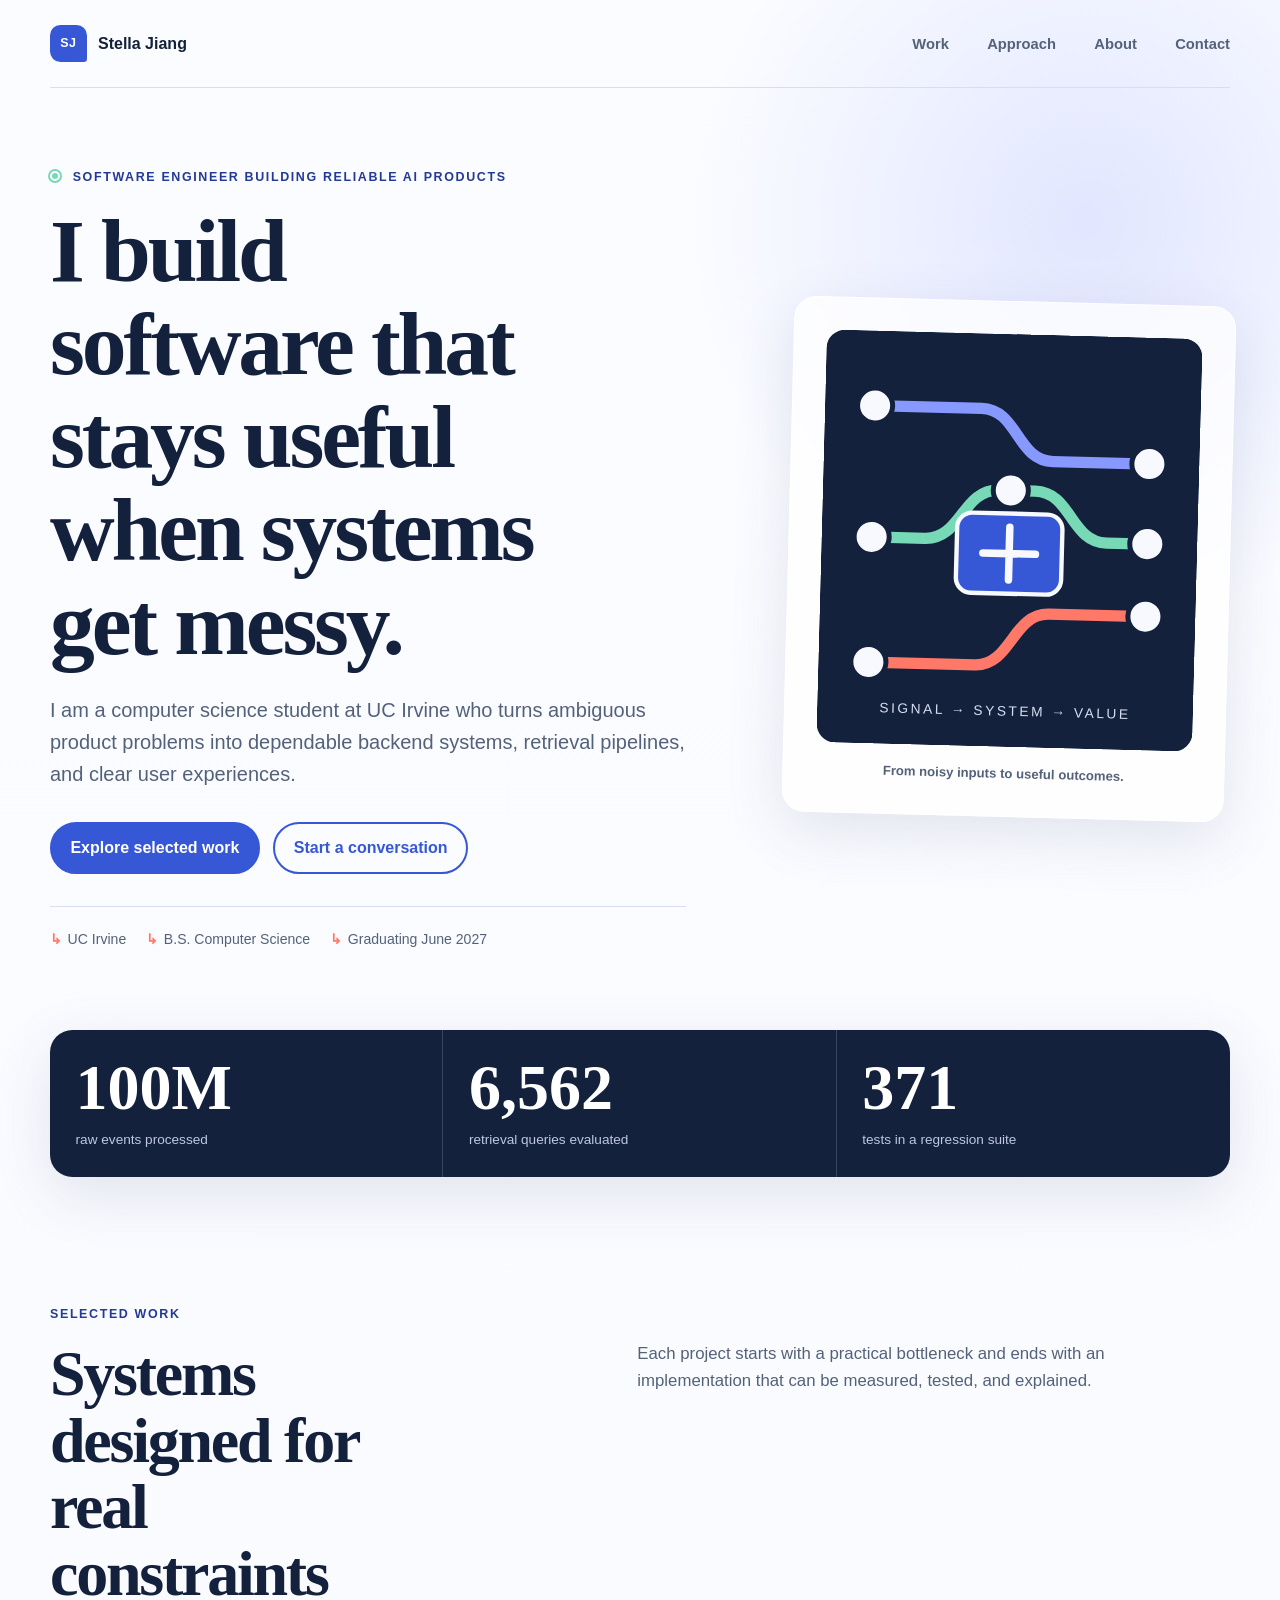
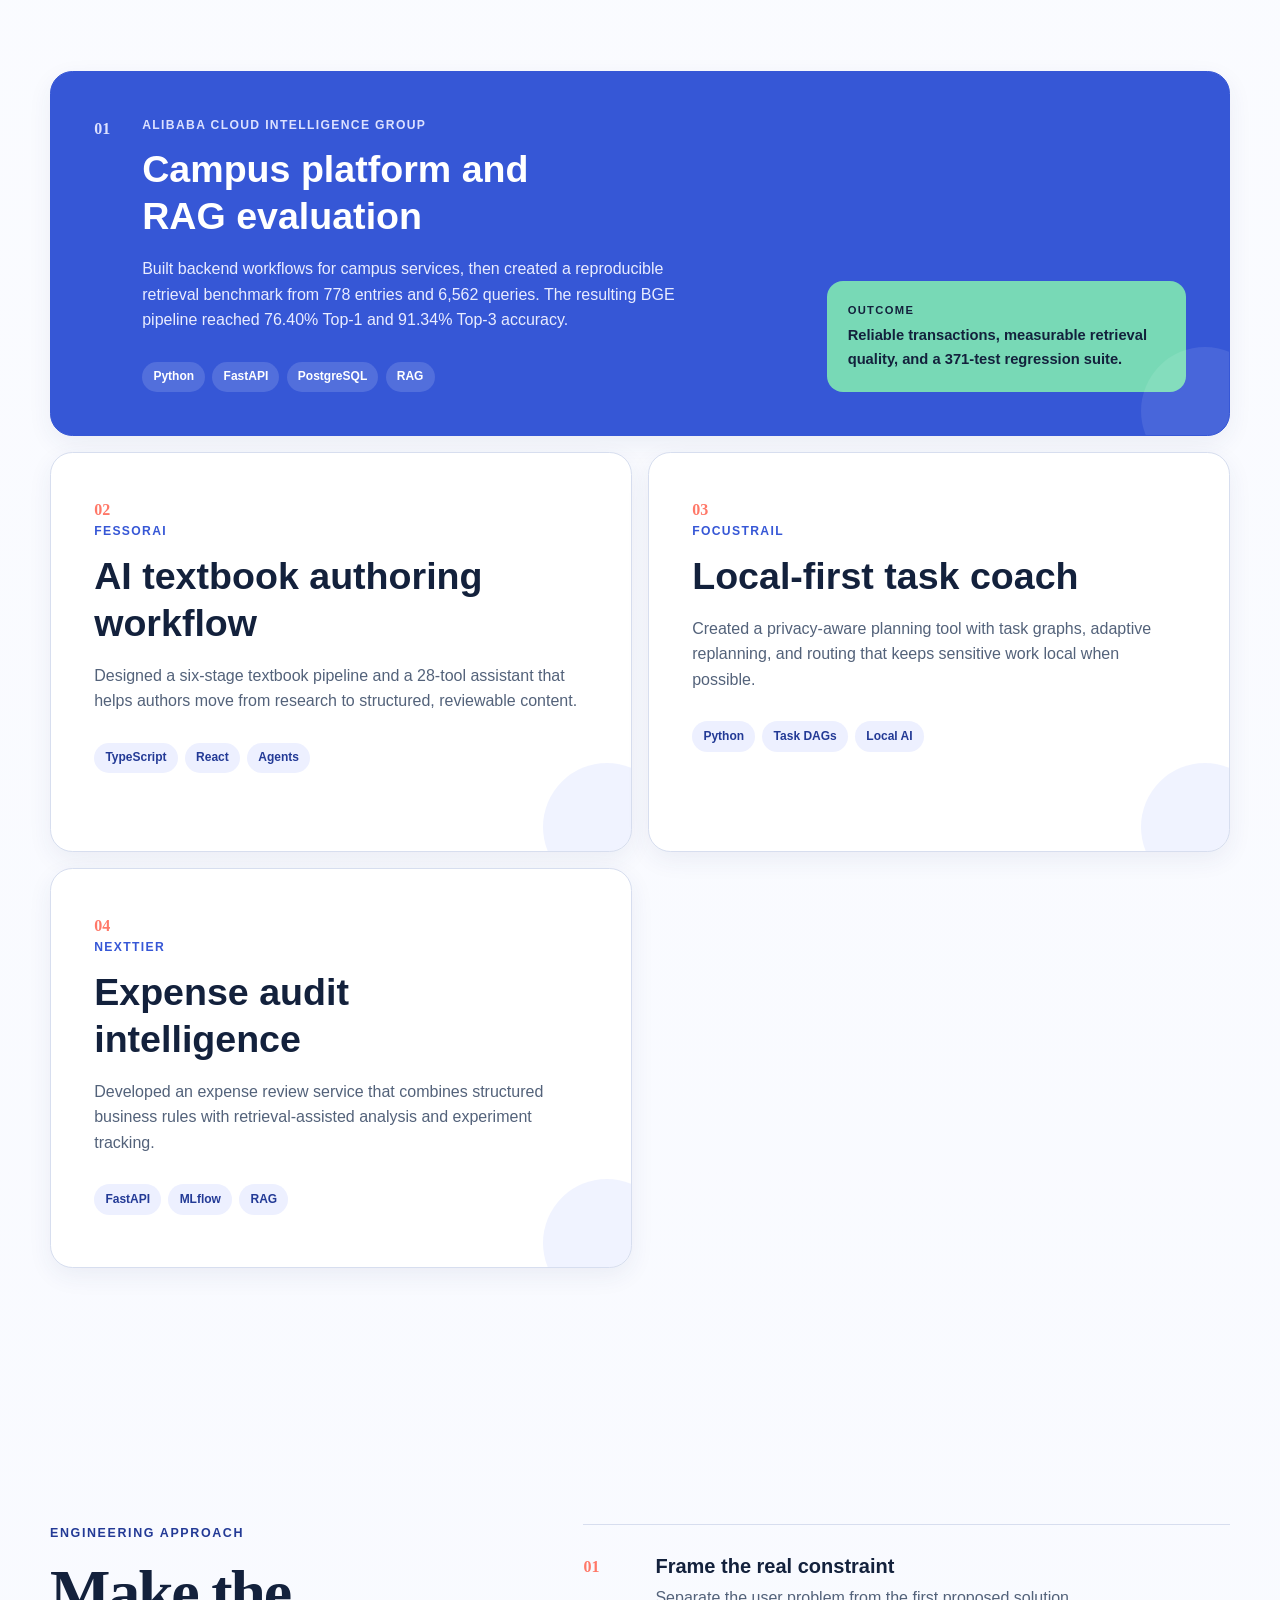
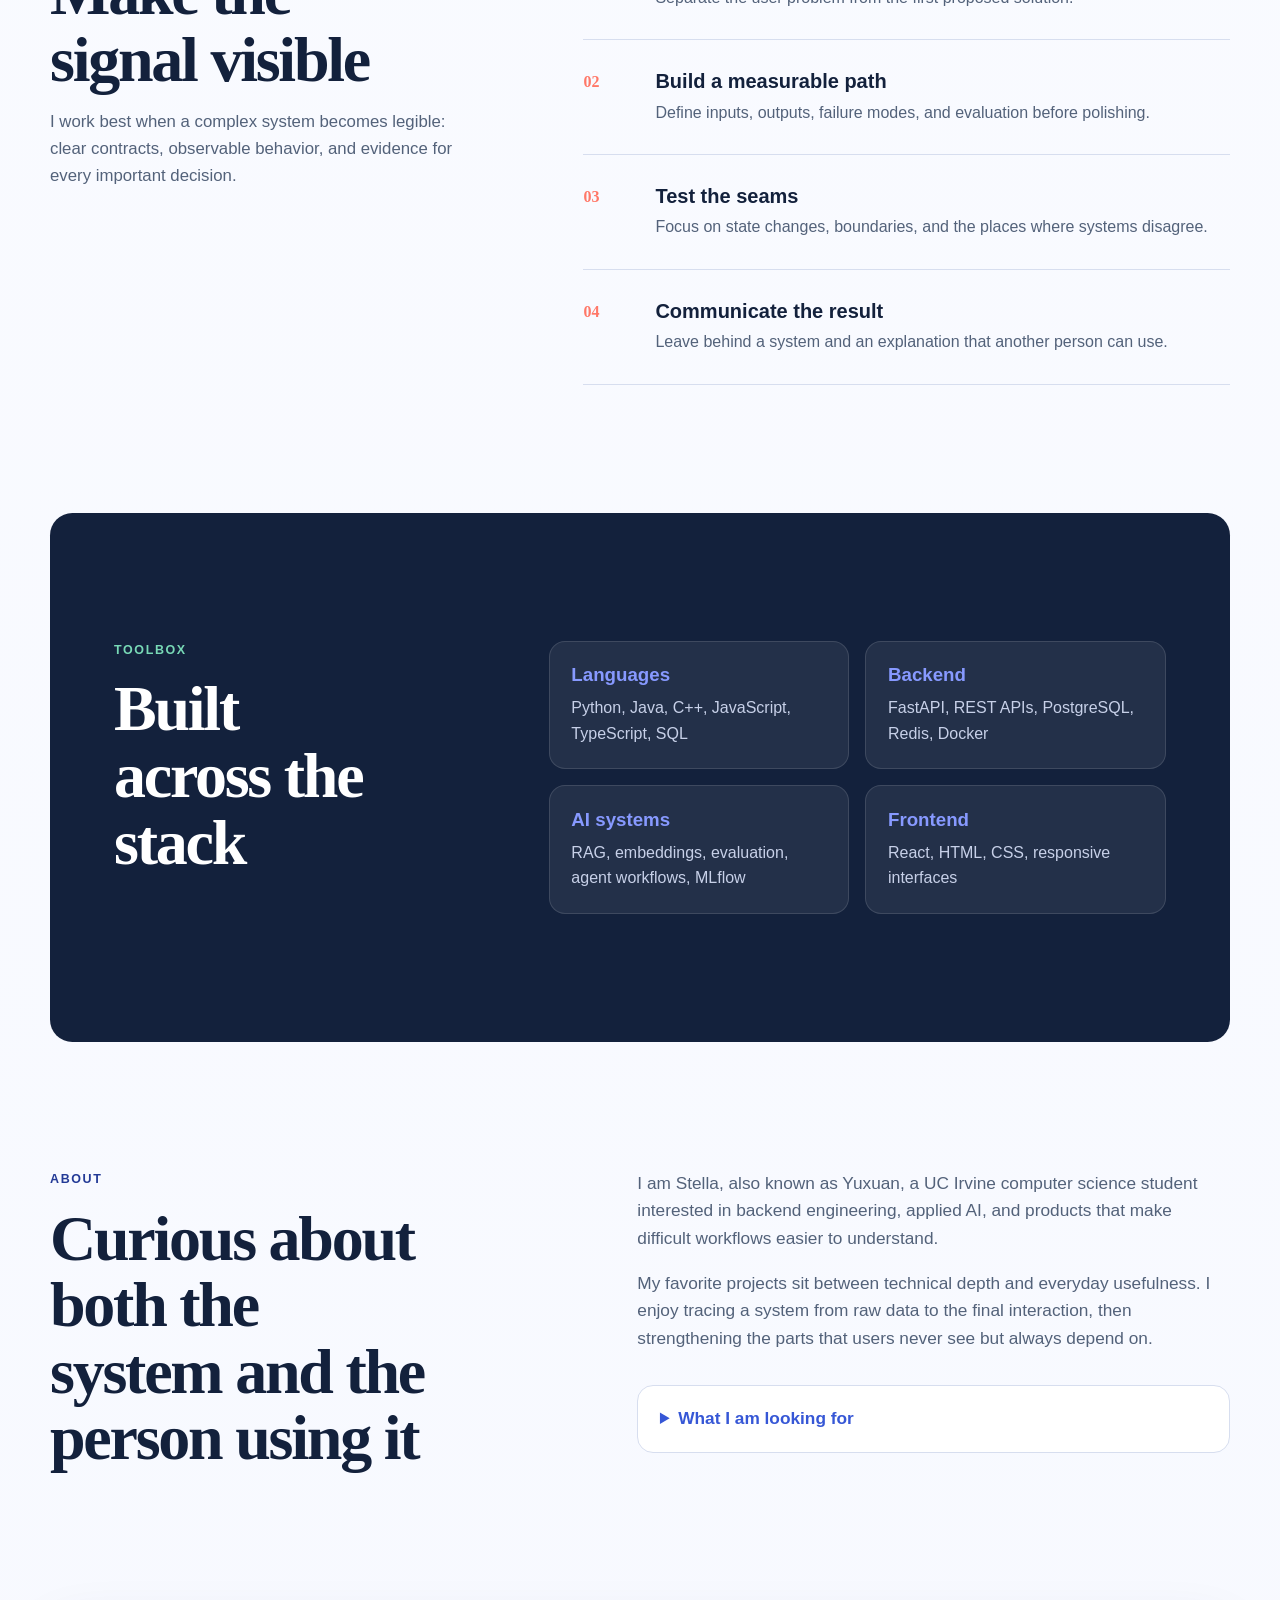
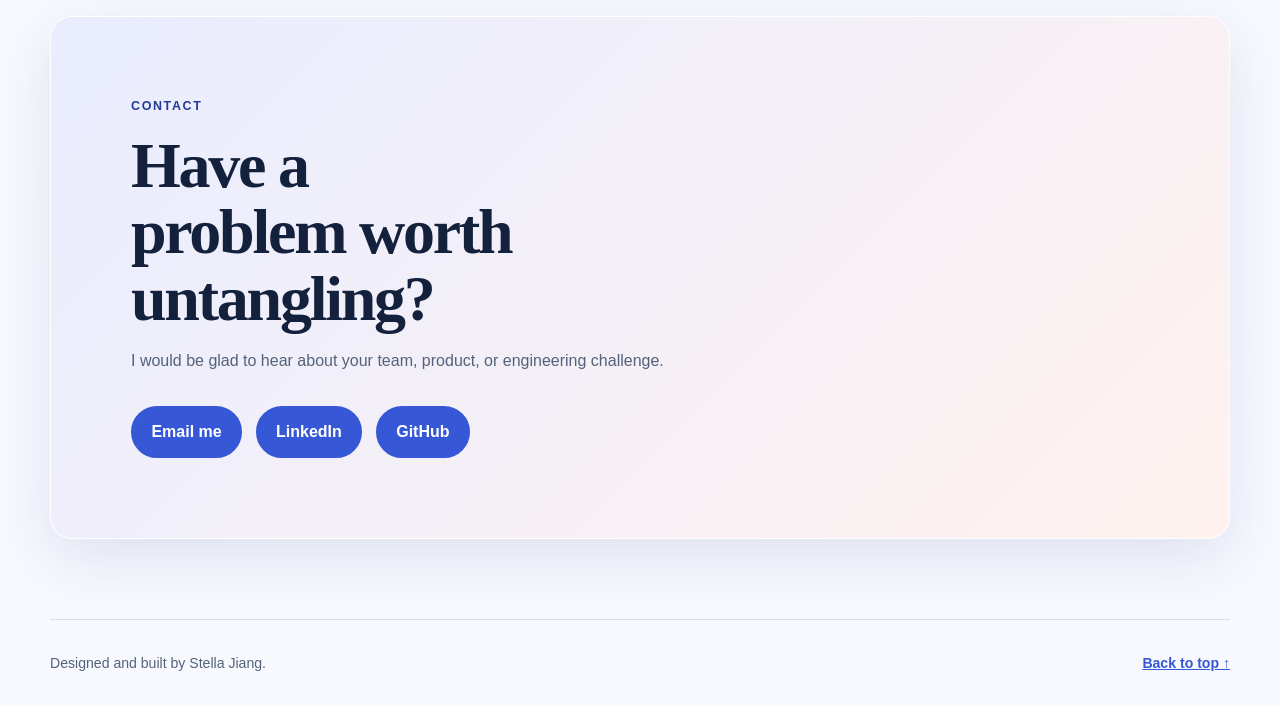
==== index.html @ df775d42 "Build responsive portfolio for A1" ====
<!doctype html>
<html lang="en">
<head>
  <meta charset="utf-8">
  <meta name="viewport" content="width=device-width, initial-scale=1">
  <meta name="author" content="Stella (Yuxuan) Jiang">
  <meta name="description" content="Stella Jiang's software engineering portfolio, featuring reliable AI systems, backend platforms, and thoughtful product engineering.">
  <title>Stella Jiang | Software Engineer</title>
  <link rel="stylesheet" href="styles.css">
</head>
<body>
  <a class="skip-link" href="#main-content">Skip to main content</a>

  <header class="site-header">
    <a class="brand" href="#top" aria-label="Stella Jiang, home">
      <span class="brand-mark" aria-hidden="true">SJ</span>
      <span>Stella Jiang</span>
    </a>
    <nav aria-label="Primary navigation">
      <ul class="nav-list">
        <li><a href="#work">Work</a></li>
        <li><a href="#approach">Approach</a></li>
        <li><a href="#about">About</a></li>
        <li><a href="#contact">Contact</a></li>
      </ul>
    </nav>
  </header>

  <main id="main-content">
    <section class="hero" id="top" aria-labelledby="hero-title">
      <div class="hero-copy">
        <p class="eyebrow"><span class="status-dot" aria-hidden="true"></span> Software engineer building reliable AI products</p>
        <h1 id="hero-title">I build software that stays useful when systems get messy.</h1>
        <p class="hero-intro">I am a computer science student at UC Irvine who turns ambiguous product problems into dependable backend systems, retrieval pipelines, and clear user experiences.</p>
        <div class="hero-actions">
          <a class="button button-primary" href="#work">Explore selected work</a>
          <a class="button button-secondary" href="mailto:jyxsju@gmail.com">Start a conversation</a>
        </div>
        <ul class="quick-facts" aria-label="Quick facts">
          <li>UC Irvine</li>
          <li>B.S. Computer Science</li>
          <li>Graduating June 2027</li>
        </ul>
      </div>
      <figure class="hero-visual">
        <img src="assets/system-signal.svg" alt="A stylized software pipeline moving from raw signals through an engineering system to a dependable product.">
        <figcaption>From noisy inputs to useful outcomes.</figcaption>
      </figure>
    </section>

    <section class="proof-strip" aria-label="Selected engineering outcomes">
      <div><strong>100M</strong><span>raw events processed</span></div>
      <div><strong>6,562</strong><span>retrieval queries evaluated</span></div>
      <div><strong>371</strong><span>tests in a regression suite</span></div>
    </section>

    <section class="section" id="work" aria-labelledby="work-title">
      <div class="section-heading">
        <p class="eyebrow">Selected work</p>
        <h2 id="work-title">Systems designed for real constraints</h2>
        <p>Each project starts with a practical bottleneck and ends with an implementation that can be measured, tested, and explained.</p>
      </div>

      <div class="project-grid">
        <article class="project-card project-featured">
          <div class="project-number" aria-hidden="true">01</div>
          <div>
            <p class="project-label">Alibaba Cloud Intelligence Group</p>
            <h3>Campus platform and RAG evaluation</h3>
            <p>Built backend workflows for campus services, then created a reproducible retrieval benchmark from 778 entries and 6,562 queries. The resulting BGE pipeline reached 76.40% Top-1 and 91.34% Top-3 accuracy.</p>
            <ul class="tag-list" aria-label="Technologies used">
              <li>Python</li><li>FastAPI</li><li>PostgreSQL</li><li>RAG</li>
            </ul>
          </div>
          <p class="project-result"><span>Outcome</span> Reliable transactions, measurable retrieval quality, and a 371-test regression suite.</p>
        </article>

        <article class="project-card">
          <div class="project-number" aria-hidden="true">02</div>
          <p class="project-label">FessorAI</p>
          <h3>AI textbook authoring workflow</h3>
          <p>Designed a six-stage textbook pipeline and a 28-tool assistant that helps authors move from research to structured, reviewable content.</p>
          <ul class="tag-list" aria-label="Technologies used">
            <li>TypeScript</li><li>React</li><li>Agents</li>
          </ul>
        </article>

        <article class="project-card">
          <div class="project-number" aria-hidden="true">03</div>
          <p class="project-label">FocusTrail</p>
          <h3>Local-first task coach</h3>
          <p>Created a privacy-aware planning tool with task graphs, adaptive replanning, and routing that keeps sensitive work local when possible.</p>
          <ul class="tag-list" aria-label="Technologies used">
            <li>Python</li><li>Task DAGs</li><li>Local AI</li>
          </ul>
        </article>

        <article class="project-card">
          <div class="project-number" aria-hidden="true">04</div>
          <p class="project-label">NextTier</p>
          <h3>Expense audit intelligence</h3>
          <p>Developed an expense review service that combines structured business rules with retrieval-assisted analysis and experiment tracking.</p>
          <ul class="tag-list" aria-label="Technologies used">
            <li>FastAPI</li><li>MLflow</li><li>RAG</li>
          </ul>
        </article>
      </div>
    </section>

    <section class="section approach" id="approach" aria-labelledby="approach-title">
      <div class="section-heading">
        <p class="eyebrow">Engineering approach</p>
        <h2 id="approach-title">Make the signal visible</h2>
        <p>I work best when a complex system becomes legible: clear contracts, observable behavior, and evidence for every important decision.</p>
      </div>
      <ol class="process-list">
        <li><span>01</span><div><h3>Frame the real constraint</h3><p>Separate the user problem from the first proposed solution.</p></div></li>
        <li><span>02</span><div><h3>Build a measurable path</h3><p>Define inputs, outputs, failure modes, and evaluation before polishing.</p></div></li>
        <li><span>03</span><div><h3>Test the seams</h3><p>Focus on state changes, boundaries, and the places where systems disagree.</p></div></li>
        <li><span>04</span><div><h3>Communicate the result</h3><p>Leave behind a system and an explanation that another person can use.</p></div></li>
      </ol>
    </section>

    <section class="section toolbox" aria-labelledby="toolbox-title">
      <div>
        <p class="eyebrow">Toolbox</p>
        <h2 id="toolbox-title">Built across the stack</h2>
      </div>
      <div class="skill-groups">
        <article><h3>Languages</h3><p>Python, Java, C++, JavaScript, TypeScript, SQL</p></article>
        <article><h3>Backend</h3><p>FastAPI, REST APIs, PostgreSQL, Redis, Docker</p></article>
        <article><h3>AI systems</h3><p>RAG, embeddings, evaluation, agent workflows, MLflow</p></article>
        <article><h3>Frontend</h3><p>React, HTML, CSS, responsive interfaces</p></article>
      </div>
    </section>

    <section class="section about" id="about" aria-labelledby="about-title">
      <div class="section-heading">
        <p class="eyebrow">About</p>
        <h2 id="about-title">Curious about both the system and the person using it</h2>
      </div>
      <div class="about-copy">
        <p>I am Stella, also known as Yuxuan, a UC Irvine computer science student interested in backend engineering, applied AI, and products that make difficult workflows easier to understand.</p>
        <p>My favorite projects sit between technical depth and everyday usefulness. I enjoy tracing a system from raw data to the final interaction, then strengthening the parts that users never see but always depend on.</p>
        <details>
          <summary>What I am looking for</summary>
          <p>I am seeking software engineering and applied AI opportunities where I can contribute to production systems, learn from rigorous teammates, and keep improving how intelligent products are evaluated.</p>
        </details>
      </div>
    </section>

    <section class="contact" id="contact" aria-labelledby="contact-title">
      <p class="eyebrow">Contact</p>
      <h2 id="contact-title">Have a problem worth untangling?</h2>
      <p>I would be glad to hear about your team, product, or engineering challenge.</p>
      <div class="contact-links">
        <a href="mailto:jyxsju@gmail.com">Email me</a>
        <a href="https://www.linkedin.com/in/yuxuanstellajiang">LinkedIn</a>
        <a href="https://github.com/lalalastella">GitHub</a>
      </div>
    </section>
  </main>

  <footer>
    <p>Designed and built by Stella Jiang.</p>
    <a href="#top">Back to top <span aria-hidden="true">↑</span></a>
  </footer>
</body>
</html>
---- styles.css ----
:root {
  --ink: #13213c;
  --muted: #53627a;
  --paper: #f7f9ff;
  --surface: #ffffff;
  --line: #d7deef;
  --blue: #3657d6;
  --blue-dark: #233a96;
  --periwinkle: #8799ff;
  --coral: #ff7868;
  --mint: #78d9b6;
  --shadow: 0 18px 60px rgba(41, 56, 111, 0.12);
  --radius: 1.4rem;
}

* { box-sizing: border-box; }

html { scroll-behavior: smooth; }

body {
  margin: 0;
  color: var(--ink);
  background:
    radial-gradient(circle at 85% 4%, rgba(135, 153, 255, 0.22), transparent 25rem),
    linear-gradient(180deg, #fbfcff 0%, var(--paper) 100%);
  font-family: Inter, ui-sans-serif, -apple-system, BlinkMacSystemFont, "Segoe UI", sans-serif;
  line-height: 1.6;
}

a { color: inherit; }

img { display: block; max-width: 100%; }

.skip-link {
  position: fixed;
  top: 0.75rem;
  left: 0.75rem;
  z-index: 100;
  padding: 0.65rem 0.9rem;
  color: white;
  background: var(--ink);
  border-radius: 0.5rem;
  transform: translateY(-150%);
}

.skip-link:focus { transform: translateY(0); }

.site-header,
main,
footer {
  width: min(1180px, calc(100% - 3rem));
  margin-inline: auto;
}

.site-header {
  display: flex;
  align-items: center;
  justify-content: space-between;
  min-height: 5.5rem;
  border-bottom: 1px solid var(--line);
}

.brand {
  display: inline-flex;
  gap: 0.7rem;
  align-items: center;
  font-weight: 800;
  text-decoration: none;
}

.brand-mark {
  display: grid;
  width: 2.3rem;
  aspect-ratio: 1;
  place-items: center;
  color: white;
  background: var(--blue);
  border-radius: 0.65rem 0.65rem 0.2rem 0.65rem;
  font-size: 0.78rem;
  letter-spacing: 0.04em;
}

.nav-list {
  display: flex;
  gap: clamp(1rem, 3vw, 2.4rem);
  margin: 0;
  padding: 0;
  list-style: none;
}

.nav-list a {
  color: var(--muted);
  font-size: 0.92rem;
  font-weight: 700;
  text-decoration: none;
}

.nav-list a:hover { color: var(--blue); }

:focus-visible {
  outline: 3px solid var(--coral);
  outline-offset: 4px;
}

.hero {
  display: grid;
  grid-template-columns: 1.18fr 0.82fr;
  gap: clamp(2.5rem, 8vw, 7rem);
  align-items: center;
  min-height: 43rem;
  padding-block: 5rem;
}

.eyebrow {
  margin: 0 0 1rem;
  color: var(--blue-dark);
  font-size: 0.78rem;
  font-weight: 850;
  letter-spacing: 0.13em;
  text-transform: uppercase;
}

.status-dot {
  display: inline-block;
  width: 0.65rem;
  height: 0.65rem;
  margin-right: 0.45rem;
  background: var(--mint);
  border: 2px solid white;
  border-radius: 50%;
  box-shadow: 0 0 0 2px var(--mint);
}

h1, h2, h3, p { margin-top: 0; }

h1, h2 {
  font-family: Georgia, "Times New Roman", serif;
  line-height: 1.04;
  letter-spacing: -0.035em;
}

h1 {
  max-width: 12ch;
  margin-bottom: 1.5rem;
  font-size: clamp(3.2rem, 7vw, 6.7rem);
}

h2 {
  margin-bottom: 1rem;
  font-size: clamp(2.25rem, 5vw, 4.6rem);
}

h3 { line-height: 1.25; }

.hero-intro {
  max-width: 60ch;
  color: var(--muted);
  font-size: clamp(1.05rem, 2vw, 1.25rem);
}

.hero-actions,
.contact-links {
  display: flex;
  flex-wrap: wrap;
  gap: 0.85rem;
  margin-top: 2rem;
}

.button,
.contact-links a {
  display: inline-flex;
  min-height: 3rem;
  padding: 0.7rem 1.15rem;
  align-items: center;
  justify-content: center;
  border: 2px solid var(--blue);
  border-radius: 999px;
  font-weight: 800;
  text-decoration: none;
}

.button-primary { color: white; background: var(--blue); }
.button-primary:hover { background: var(--blue-dark); border-color: var(--blue-dark); }
.button-secondary { color: var(--blue); background: transparent; }
.button-secondary:hover { background: #edf0ff; }

.quick-facts {
  display: flex;
  flex-wrap: wrap;
  gap: 0.65rem 1.25rem;
  margin: 2rem 0 0;
  padding: 1.3rem 0 0;
  border-top: 1px solid var(--line);
  color: var(--muted);
  font-size: 0.88rem;
  list-style: none;
}

.quick-facts li::before {
  content: "↳";
  margin-right: 0.35rem;
  color: var(--coral);
  font-weight: 900;
}

.hero-visual {
  margin: 0;
  padding: clamp(1.25rem, 3vw, 2rem);
  background: rgba(255, 255, 255, 0.75);
  border: 1px solid white;
  border-radius: var(--radius);
  box-shadow: var(--shadow);
  transform: rotate(1.5deg);
}

.hero-visual figcaption {
  margin-top: 1rem;
  color: var(--muted);
  font-size: 0.82rem;
  font-weight: 700;
  text-align: center;
}

.proof-strip {
  display: grid;
  grid-template-columns: repeat(3, 1fr);
  overflow: hidden;
  color: white;
  background: var(--ink);
  border-radius: var(--radius);
  box-shadow: var(--shadow);
}

.proof-strip div {
  display: flex;
  min-height: 9.2rem;
  padding: 1.6rem;
  flex-direction: column;
  justify-content: center;
  border-right: 1px solid rgba(255, 255, 255, 0.16);
}

.proof-strip div:last-child { border-right: 0; }
.proof-strip strong { font-family: Georgia, serif; font-size: clamp(2.2rem, 5vw, 4rem); line-height: 1; }
.proof-strip span { margin-top: 0.55rem; color: #bdc8e3; font-size: 0.85rem; }

.section { padding-block: clamp(5rem, 10vw, 9rem); }

.section-heading {
  display: grid;
  grid-template-columns: 0.9fr 1.1fr;
  column-gap: clamp(2rem, 8vw, 8rem);
  margin-bottom: 3rem;
}

.section-heading .eyebrow { grid-column: 1 / -1; }
.section-heading h2 { max-width: 12ch; }
.section-heading > p:last-child { max-width: 56ch; color: var(--muted); font-size: 1.05rem; }

.project-grid {
  display: grid;
  grid-template-columns: repeat(2, 1fr);
  gap: 1rem;
}

.project-card {
  position: relative;
  min-height: 25rem;
  padding: clamp(1.5rem, 4vw, 2.7rem);
  overflow: hidden;
  background: var(--surface);
  border: 1px solid var(--line);
  border-radius: var(--radius);
  box-shadow: 0 8px 25px rgba(41, 56, 111, 0.07);
}

.project-card::after {
  content: "";
  position: absolute;
  right: -2.5rem;
  bottom: -2.5rem;
  width: 8rem;
  height: 8rem;
  background: var(--periwinkle);
  border-radius: 50%;
  opacity: 0.12;
}

.project-featured {
  display: grid;
  grid-column: 1 / -1;
  grid-template-columns: auto 1fr minmax(13rem, 0.55fr);
  gap: 2rem;
  min-height: 22rem;
  color: white;
  background: var(--blue);
  border-color: var(--blue);
}

.project-featured::after { background: white; opacity: 0.09; }

.project-number {
  color: var(--coral);
  font-family: Georgia, serif;
  font-size: 1rem;
  font-weight: 800;
}

.project-featured .project-number,
.project-featured .project-label { color: #dce1ff; }

.project-label {
  margin-bottom: 0.7rem;
  color: var(--blue);
  font-size: 0.76rem;
  font-weight: 850;
  letter-spacing: 0.11em;
  text-transform: uppercase;
}

.project-card h3 { max-width: 20ch; margin-bottom: 1rem; font-size: clamp(1.55rem, 3vw, 2.35rem); }
.project-card p:not(.project-label, .project-result) { max-width: 60ch; color: var(--muted); }
.project-featured p:not(.project-label, .project-result) { color: #e9ecff; }

.tag-list {
  display: flex;
  flex-wrap: wrap;
  gap: 0.45rem;
  margin: 1.8rem 0 0;
  padding: 0;
  list-style: none;
}

.tag-list li {
  padding: 0.35rem 0.7rem;
  color: var(--blue-dark);
  background: #edf0ff;
  border-radius: 999px;
  font-size: 0.75rem;
  font-weight: 800;
}

.project-featured .tag-list li { color: white; background: rgba(255, 255, 255, 0.14); }

.project-result {
  align-self: end;
  margin: 0;
  padding: 1.3rem;
  color: var(--ink);
  background: var(--mint);
  border-radius: 1rem;
  font-size: 0.92rem;
  font-weight: 700;
}

.project-result span { display: block; margin-bottom: 0.3rem; font-size: 0.7rem; letter-spacing: 0.12em; text-transform: uppercase; }

.approach {
  display: grid;
  grid-template-columns: 0.8fr 1.2fr;
  gap: clamp(3rem, 8vw, 8rem);
  align-items: start;
}

.approach .section-heading { display: block; position: sticky; top: 2rem; margin: 0; }
.approach .section-heading h2 { max-width: 10ch; }

.process-list { margin: 0; padding: 0; list-style: none; counter-reset: process; }
.process-list li { display: grid; grid-template-columns: 3.5rem 1fr; gap: 1rem; padding: 1.8rem 0; border-top: 1px solid var(--line); }
.process-list li:last-child { border-bottom: 1px solid var(--line); }
.process-list > li > span { color: var(--coral); font-family: Georgia, serif; font-weight: 800; }
.process-list h3 { margin-bottom: 0.35rem; font-size: 1.25rem; }
.process-list p { margin-bottom: 0; color: var(--muted); }

.toolbox {
  display: grid;
  grid-template-columns: 0.7fr 1.3fr;
  gap: clamp(2rem, 8vw, 7rem);
  padding-inline: clamp(1.6rem, 5vw, 4.5rem);
  color: white;
  background: var(--ink);
  border-radius: var(--radius);
}

.toolbox .eyebrow { color: var(--mint); }
.toolbox h2 { max-width: 8ch; }
.skill-groups { display: grid; grid-template-columns: repeat(2, 1fr); gap: 1rem; }
.skill-groups article { padding: 1.35rem; background: rgba(255, 255, 255, 0.07); border: 1px solid rgba(255, 255, 255, 0.12); border-radius: 1rem; }
.skill-groups h3 { margin-bottom: 0.55rem; color: var(--periwinkle); }
.skill-groups p { margin-bottom: 0; color: #c7d0e8; }

.about { display: grid; grid-template-columns: 0.9fr 1.1fr; gap: clamp(2rem, 8vw, 8rem); }
.about .section-heading { display: block; margin: 0; }
.about .section-heading h2 { max-width: 12ch; }
.about-copy { max-width: 62ch; color: var(--muted); font-size: 1.08rem; }

details { margin-top: 2rem; padding: 1.2rem 1.35rem; color: var(--ink); background: white; border: 1px solid var(--line); border-radius: 1rem; }
summary { color: var(--blue); font-weight: 850; cursor: pointer; }
details p { margin: 1rem 0 0; color: var(--muted); }

.contact {
  margin-bottom: 5rem;
  padding: clamp(2rem, 7vw, 5rem);
  background: linear-gradient(135deg, #e9edff, #fff2ef);
  border: 1px solid white;
  border-radius: var(--radius);
  box-shadow: var(--shadow);
}

.contact h2 { max-width: 12ch; }
.contact > p:not(.eyebrow) { color: var(--muted); }
.contact-links a { color: white; background: var(--blue); text-decoration: none; }
.contact-links a:hover { background: var(--blue-dark); }

footer {
  display: flex;
  justify-content: space-between;
  padding-block: 2rem;
  color: var(--muted);
  border-top: 1px solid var(--line);
  font-size: 0.88rem;
}

footer p { margin-bottom: 0; }
footer a { color: var(--blue); font-weight: 800; }

@media (max-width: 820px) {
  .site-header { align-items: flex-start; padding-block: 1.2rem; }
  .nav-list { display: grid; grid-template-columns: repeat(2, auto); gap: 0.45rem 1.25rem; }
  .hero { grid-template-columns: 1fr; min-height: auto; padding-block: 4rem; }
  .hero-visual { max-width: 32rem; }
  .section-heading,
  .approach,
  .toolbox,
  .about { grid-template-columns: 1fr; }
  .approach .section-heading { position: static; }
  .project-featured { grid-template-columns: auto 1fr; }
  .project-result { grid-column: 2; }
}

@media (max-width: 560px) {
  .site-header,
  main,
  footer { width: min(100% - 1.5rem, 1180px); }
  .site-header { display: block; }
  .nav-list { margin-top: 1rem; grid-template-columns: repeat(4, auto); justify-content: space-between; gap: 0.4rem; }
  .nav-list a { font-size: 0.8rem; }
  h1 { font-size: clamp(2.75rem, 14vw, 4rem); }
  .proof-strip { grid-template-columns: 1fr; }
  .proof-strip div { min-height: 7rem; border-right: 0; border-bottom: 1px solid rgba(255, 255, 255, 0.16); }
  .proof-strip div:last-child { border-bottom: 0; }
  .project-grid,
  .project-featured,
  .skill-groups { grid-template-columns: 1fr; }
  .project-featured { gap: 1rem; }
  .project-result { grid-column: 1; }
  .project-card { min-height: auto; }
  .hero-actions .button,
  .contact-links a { width: 100%; }
  footer { gap: 1rem; align-items: flex-start; flex-direction: column; }
}

@media (prefers-reduced-motion: reduce) {
  html { scroll-behavior: auto; }
  *, *::before, *::after { animation-duration: 0.01ms !important; animation-iteration-count: 1 !important; transition-duration: 0.01ms !important; }
}
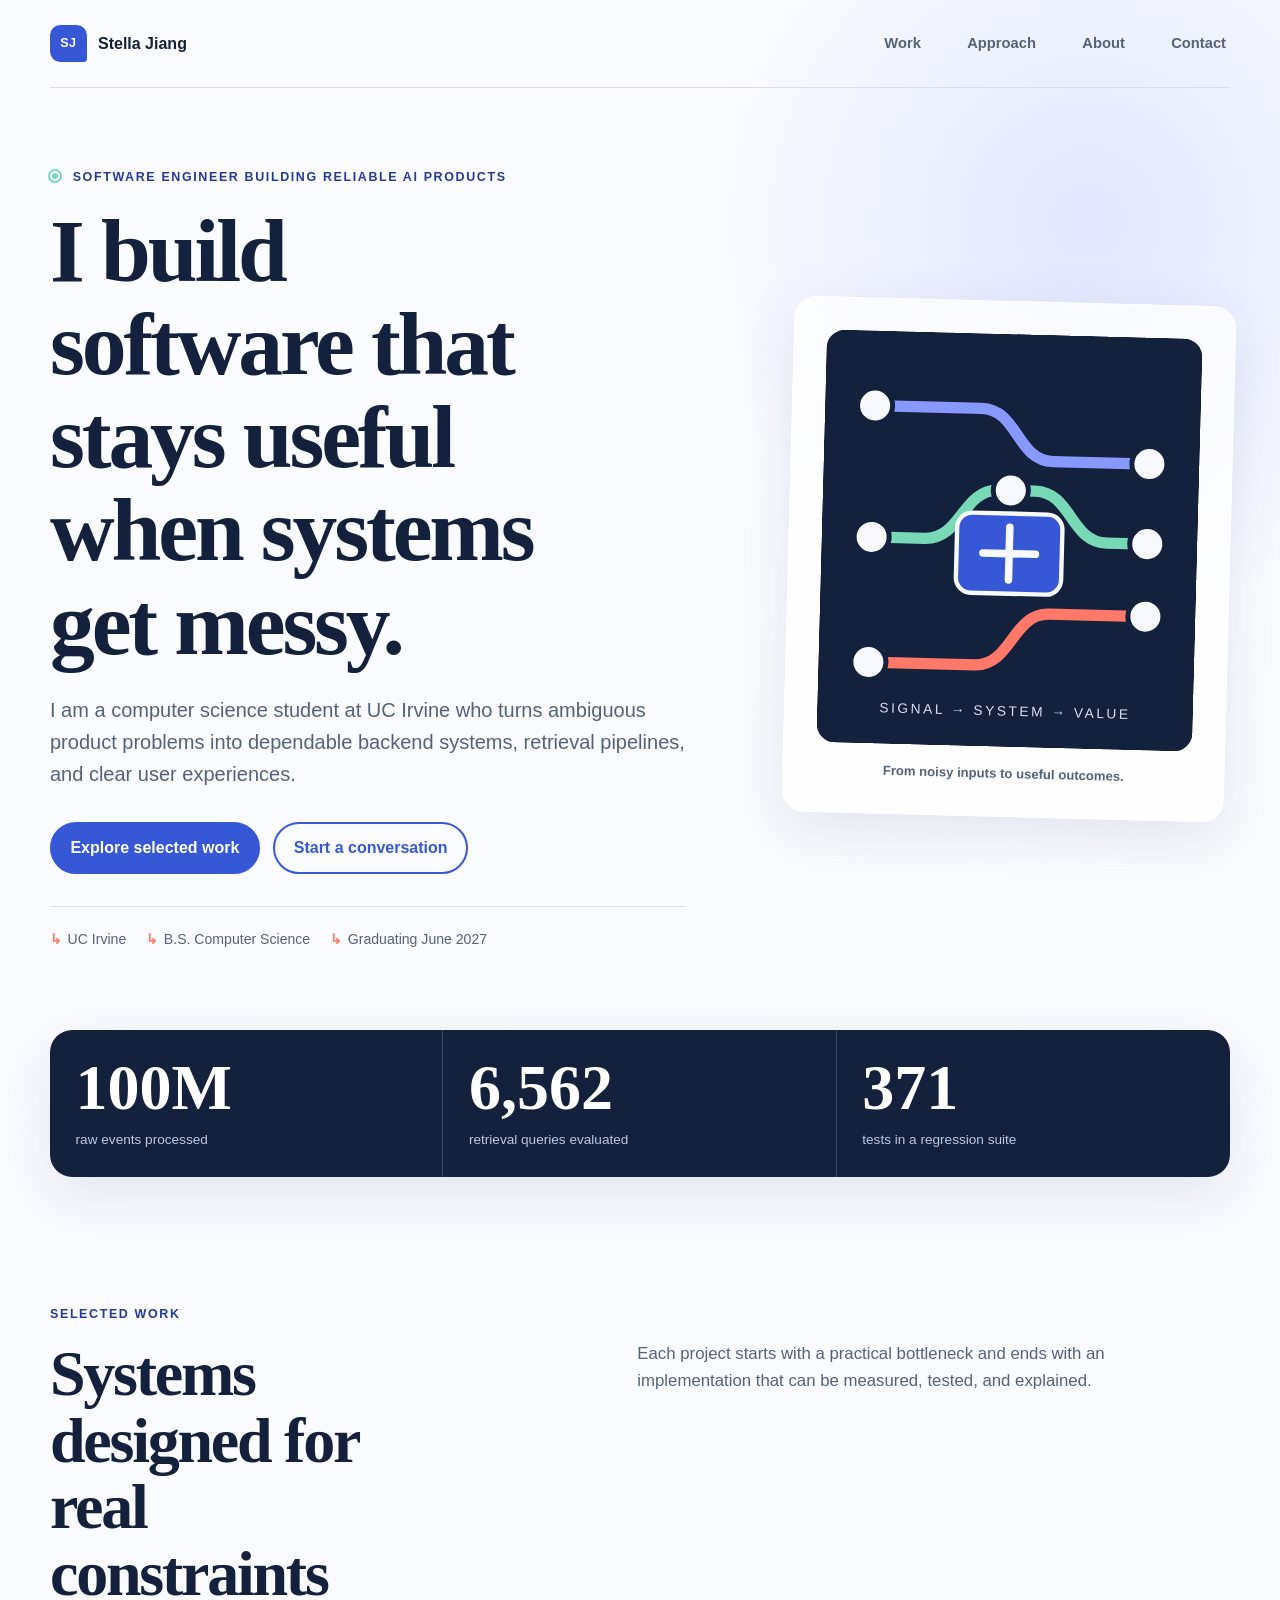
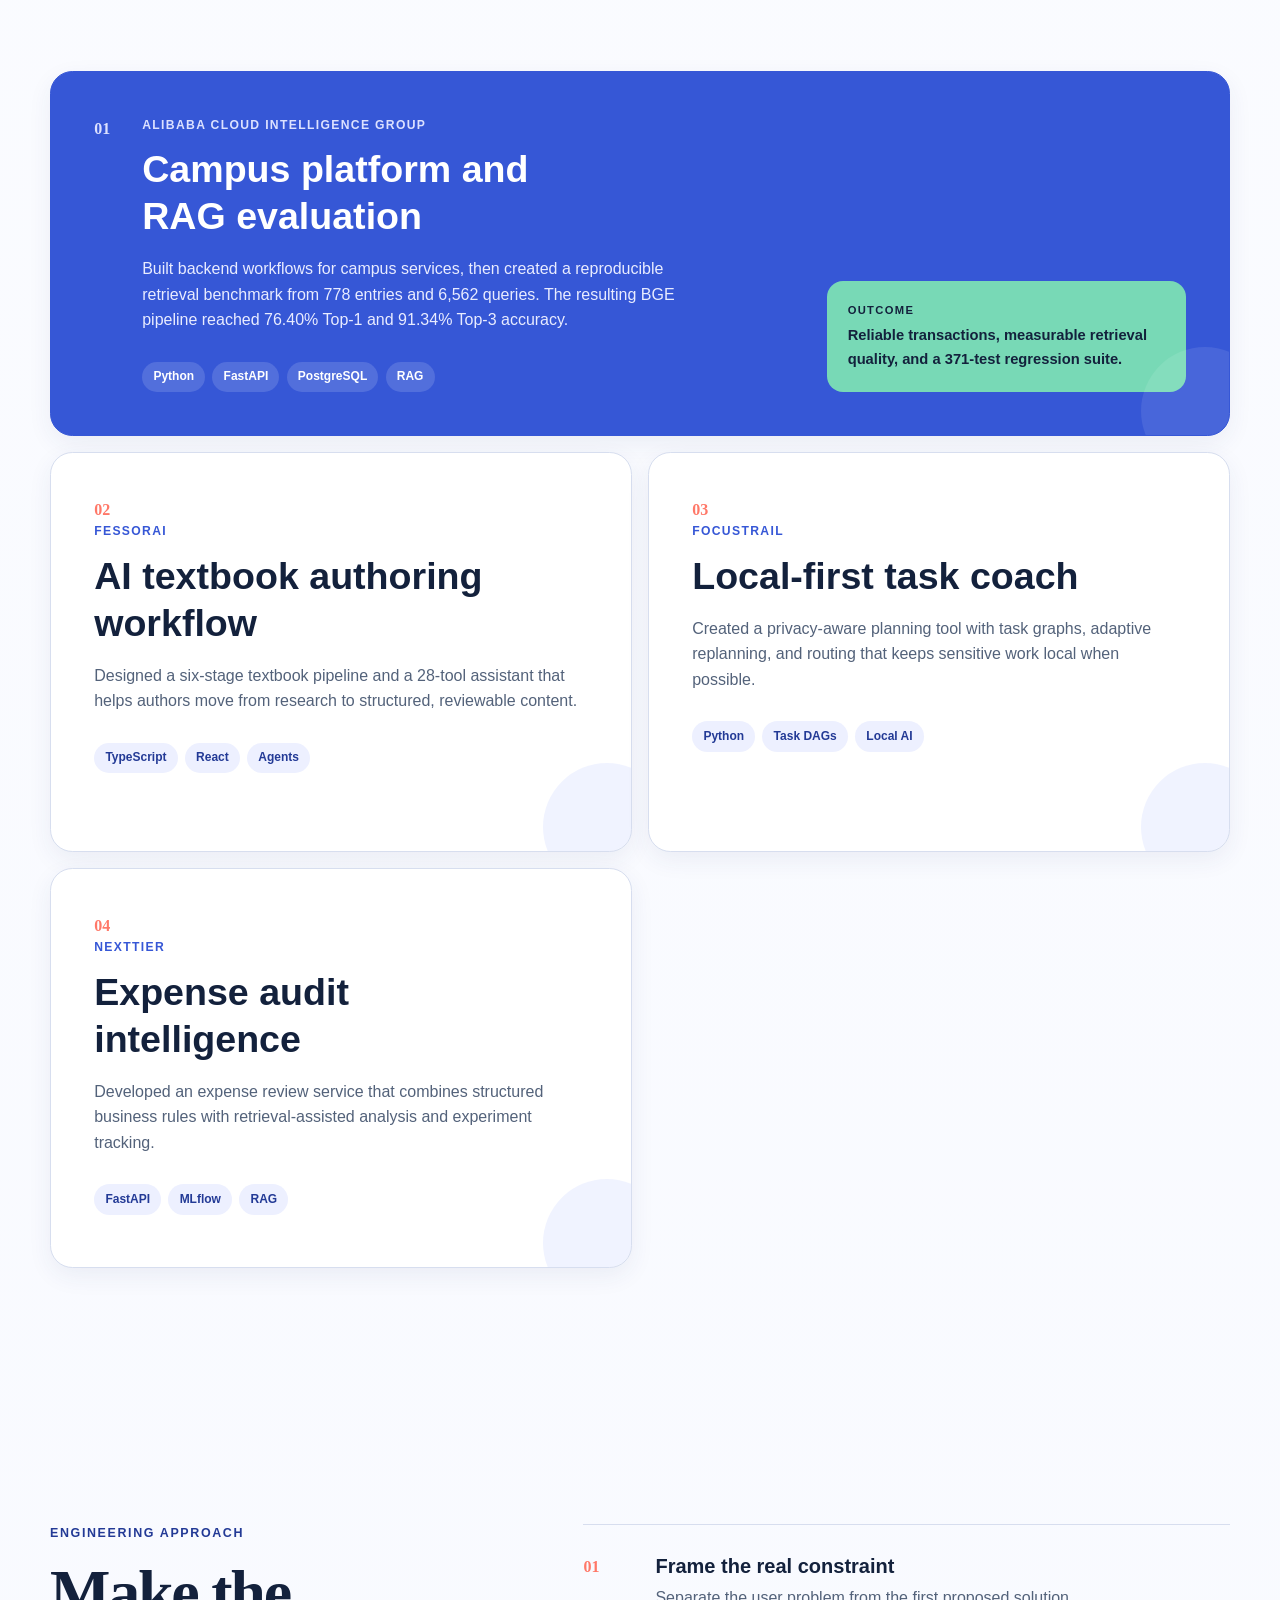
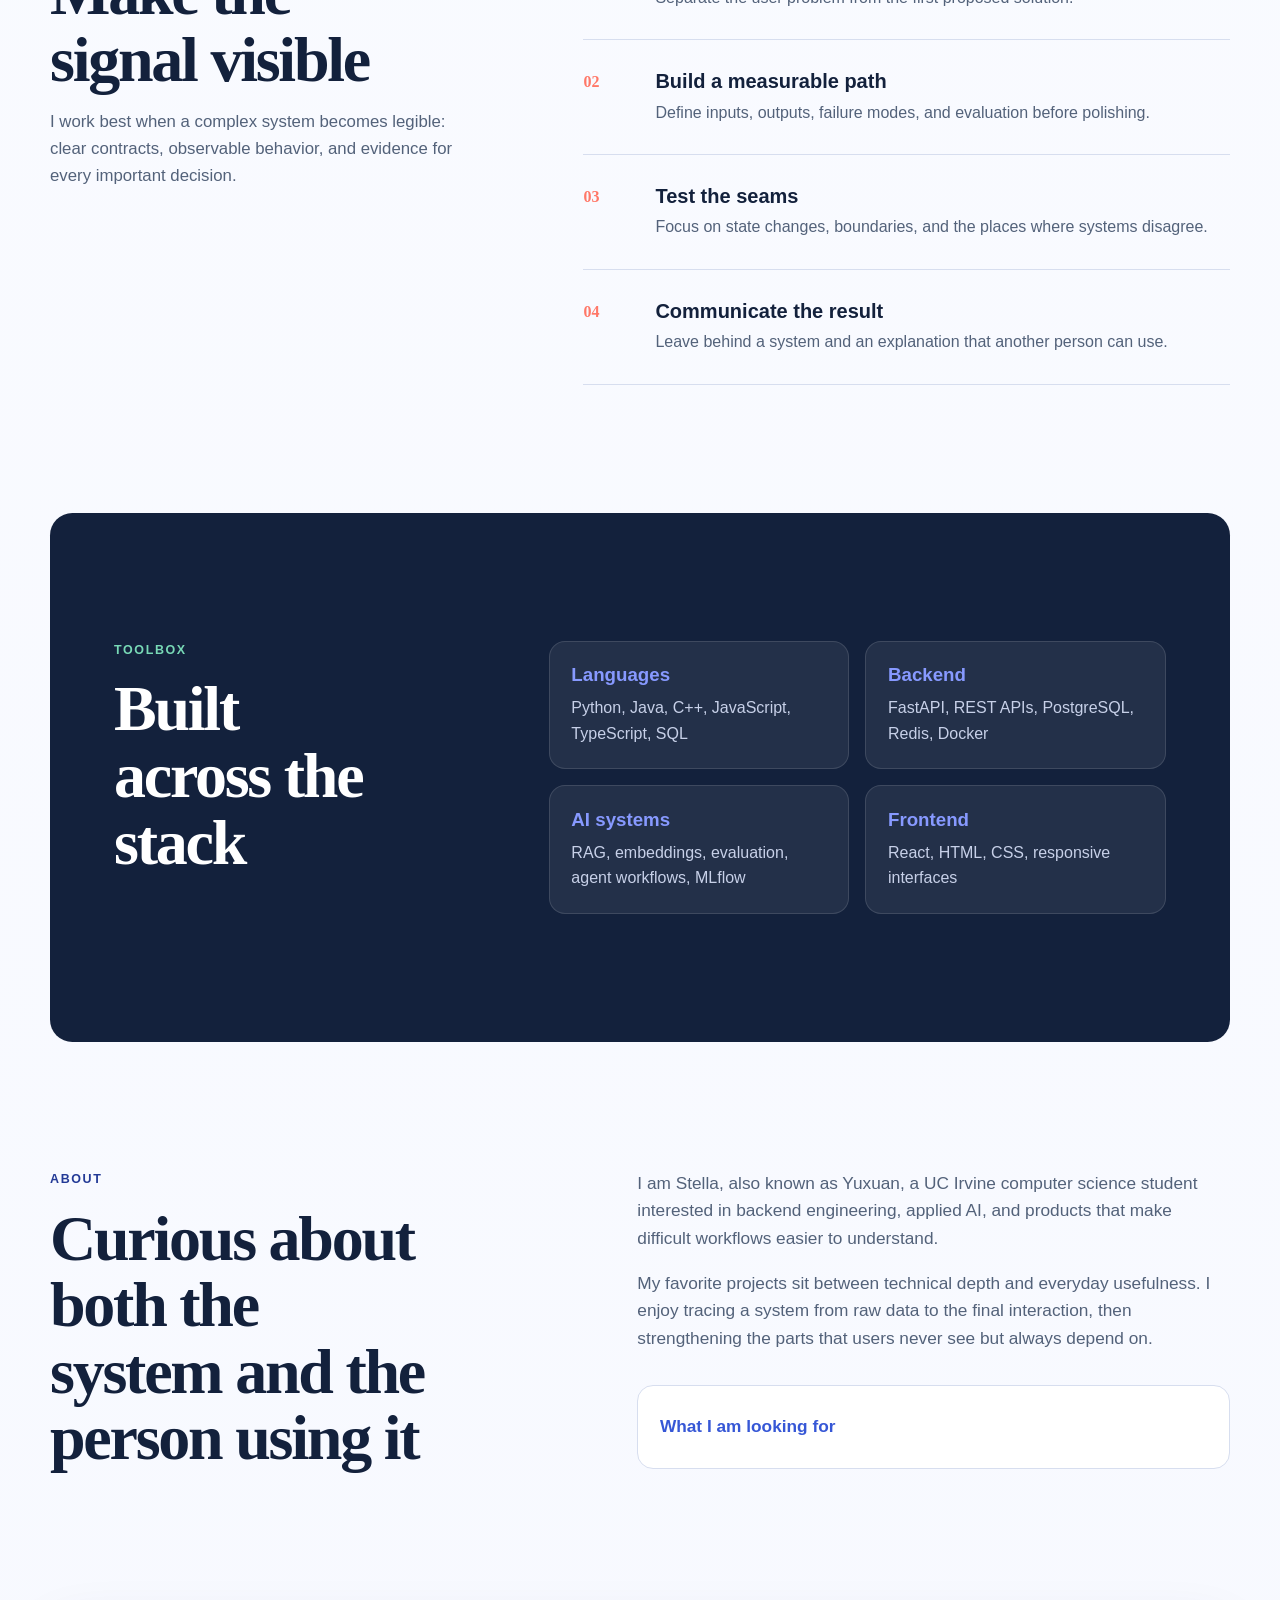
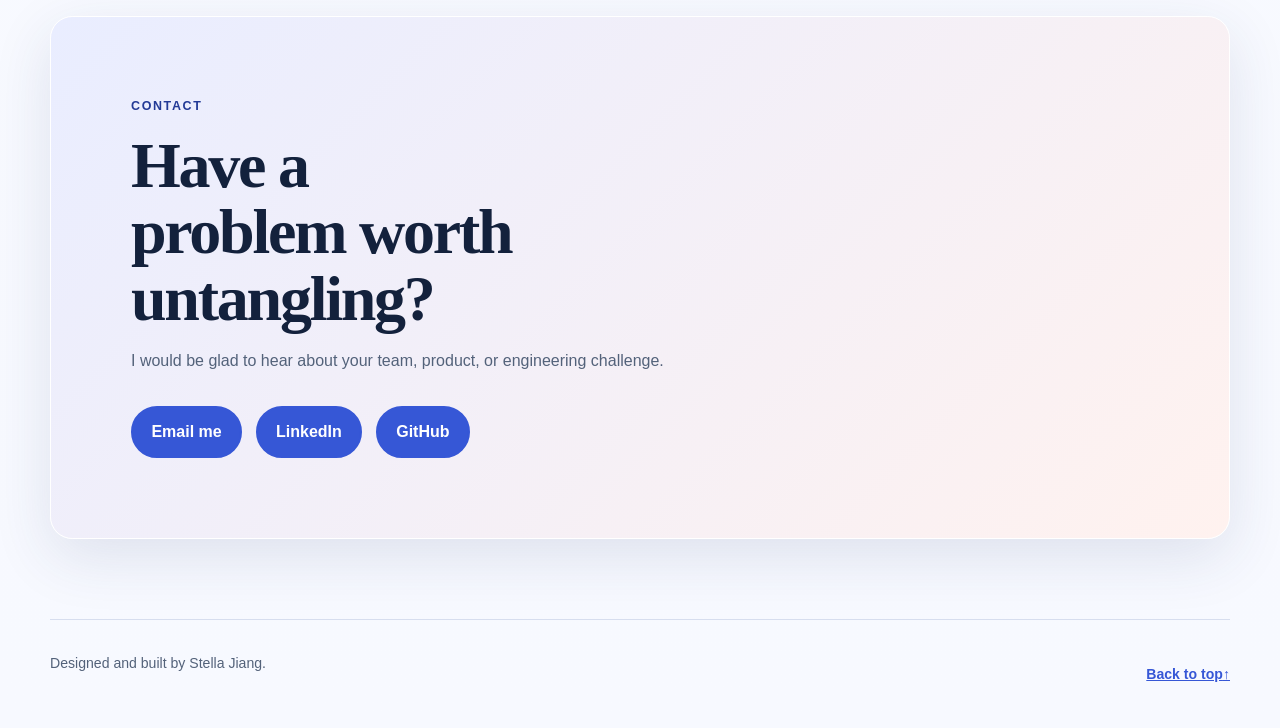
==== commit 859ddd38: "Document portfolio structure and responsive styles" ====
--- a/index.html
+++ b/index.html
@@ -11,6 +11,7 @@
 <body>
   <a class="skip-link" href="#main-content">Skip to main content</a>
 
+  <!-- Shared navigation keeps the two-page portfolio easy to scan. -->
   <header class="site-header">
     <a class="brand" href="#top" aria-label="Stella Jiang, home">
       <span class="brand-mark" aria-hidden="true">SJ</span>
@@ -18,7 +19,7 @@
     </a>
     <nav aria-label="Primary navigation">
       <ul class="nav-list">
-        <li><a href="#work">Work</a></li>
+        <li><a href="projects.html">Work</a></li>
         <li><a href="#approach">Approach</a></li>
         <li><a href="#about">About</a></li>
         <li><a href="#contact">Contact</a></li>
@@ -27,14 +28,15 @@
   </header>
 
   <main id="main-content">
+    <!-- The hero introduces the engineering focus and its visual signal metaphor. -->
     <section class="hero" id="top" aria-labelledby="hero-title">
       <div class="hero-copy">
         <p class="eyebrow"><span class="status-dot" aria-hidden="true"></span> Software engineer building reliable AI products</p>
         <h1 id="hero-title">I build software that stays useful when systems get messy.</h1>
         <p class="hero-intro">I am a computer science student at UC Irvine who turns ambiguous product problems into dependable backend systems, retrieval pipelines, and clear user experiences.</p>
         <div class="hero-actions">
-          <a class="button button-primary" href="#work">Explore selected work</a>
-          <a class="button button-secondary" href="mailto:jyxsju@gmail.com">Start a conversation</a>
+          <a class="button button-primary" href="projects.html">Explore selected work</a>
+          <a class="button button-secondary" href="#contact">Start a conversation</a>
         </div>
         <ul class="quick-facts" aria-label="Quick facts">
           <li>UC Irvine</li>
@@ -48,12 +50,14 @@
       </figure>
     </section>
 
+    <!-- Outcome metrics give recruiters quick, verifiable project context. -->
     <section class="proof-strip" aria-label="Selected engineering outcomes">
       <div><strong>100M</strong><span>raw events processed</span></div>
       <div><strong>6,562</strong><span>retrieval queries evaluated</span></div>
       <div><strong>371</strong><span>tests in a regression suite</span></div>
     </section>
 
+    <!-- Project summaries lead into the detailed case-study page. -->
     <section class="section" id="work" aria-labelledby="work-title">
       <div class="section-heading">
         <p class="eyebrow">Selected work</p>
@@ -149,6 +153,7 @@
       </div>
     </section>
 
+    <!-- Contact links provide direct next steps without requiring JavaScript. -->
     <section class="contact" id="contact" aria-labelledby="contact-title">
       <p class="eyebrow">Contact</p>
       <h2 id="contact-title">Have a problem worth untangling?</h2>
--- a/styles.css
+++ b/styles.css
@@ -13,6 +13,7 @@
   --radius: 1.4rem;
 }
 
+/* Foundation and shared page frame */
 * { box-sizing: border-box; }
 
 html { scroll-behavior: smooth; }
@@ -62,6 +63,7 @@
 
 .brand {
   display: inline-flex;
+  min-height: 2.75rem;
   gap: 0.7rem;
   align-items: center;
   font-weight: 800;
@@ -89,6 +91,10 @@
 }
 
 .nav-list a {
+  display: inline-flex;
+  min-height: 2.75rem;
+  padding-inline: 0.25rem;
+  align-items: center;
   color: var(--muted);
   font-size: 0.92rem;
   font-weight: 700;
@@ -97,11 +103,20 @@
 
 .nav-list a:hover { color: var(--blue); }
 
+.nav-list a[aria-current="page"] {
+  color: var(--blue);
+  text-decoration: underline;
+  text-decoration-color: var(--coral);
+  text-decoration-thickness: 0.18rem;
+  text-underline-offset: 0.45rem;
+}
+
 :focus-visible {
   outline: 3px solid var(--coral);
   outline-offset: 4px;
 }
 
+/* Homepage introduction */
 .hero {
   display: grid;
   grid-template-columns: 1.18fr 0.82fr;
@@ -110,6 +125,9 @@
   min-height: 43rem;
   padding-block: 5rem;
 }
+
+.hero-copy,
+.hero-visual { min-width: 0; }
 
 .eyebrow {
   margin: 0 0 1rem;
@@ -204,6 +222,7 @@
 }
 
 .hero-visual {
+  width: 100%;
   margin: 0;
   padding: clamp(1.25rem, 3vw, 2rem);
   background: rgba(255, 255, 255, 0.75);
@@ -244,6 +263,7 @@
 .proof-strip strong { font-family: Georgia, serif; font-size: clamp(2.2rem, 5vw, 4rem); line-height: 1; }
 .proof-strip span { margin-top: 0.55rem; color: #bdc8e3; font-size: 0.85rem; }
 
+/* Reusable content sections and project cards */
 .section { padding-block: clamp(5rem, 10vw, 9rem); }
 
 .section-heading {
@@ -395,7 +415,7 @@
 .about-copy { max-width: 62ch; color: var(--muted); font-size: 1.08rem; }
 
 details { margin-top: 2rem; padding: 1.2rem 1.35rem; color: var(--ink); background: white; border: 1px solid var(--line); border-radius: 1rem; }
-summary { color: var(--blue); font-weight: 850; cursor: pointer; }
+summary { display: flex; min-height: 2.75rem; align-items: center; color: var(--blue); font-weight: 850; cursor: pointer; }
 details p { margin: 1rem 0 0; color: var(--muted); }
 
 .contact {
@@ -412,6 +432,7 @@
 .contact-links a { color: white; background: var(--blue); text-decoration: none; }
 .contact-links a:hover { background: var(--blue-dark); }
 
+/* Shared footer and detailed case-study page */
 footer {
   display: flex;
   justify-content: space-between;
@@ -422,8 +443,126 @@
 }
 
 footer p { margin-bottom: 0; }
-footer a { color: var(--blue); font-weight: 800; }
-
+footer a { display: inline-flex; min-height: 2.75rem; align-items: center; color: var(--blue); font-weight: 800; }
+
+.subpage-hero {
+  display: grid;
+  min-height: 33rem;
+  padding-block: clamp(5rem, 10vw, 9rem);
+  align-content: center;
+  border-bottom: 1px solid var(--line);
+}
+
+.subpage-hero h1 { max-width: 13ch; }
+
+.subpage-hero > p:last-child {
+  max-width: 62ch;
+  color: var(--muted);
+  font-size: clamp(1.05rem, 2vw, 1.25rem);
+}
+
+.case-study-list {
+  display: grid;
+  gap: 1.25rem;
+  padding-block: clamp(4rem, 8vw, 7rem);
+}
+
+.case-study {
+  padding: clamp(1.5rem, 5vw, 3.5rem);
+  background: var(--surface);
+  border: 1px solid var(--line);
+  border-radius: var(--radius);
+  box-shadow: 0 8px 25px rgba(41, 56, 111, 0.07);
+}
+
+.case-study header {
+  display: grid;
+  grid-template-columns: 0.55fr 1.45fr;
+  gap: 2rem;
+  align-items: start;
+  margin-bottom: 2.5rem;
+}
+
+.case-study header h2 {
+  max-width: 14ch;
+  margin: 0;
+  font-size: clamp(2rem, 5vw, 4rem);
+}
+
+.case-study-grid {
+  display: grid;
+  grid-template-columns: repeat(3, 1fr);
+  border-top: 1px solid var(--line);
+}
+
+.case-study-grid section {
+  padding: 1.5rem 1.5rem 0 0;
+}
+
+.case-study-grid section + section {
+  padding-left: 1.5rem;
+  border-left: 1px solid var(--line);
+}
+
+.case-study-grid h3 {
+  margin-bottom: 0.65rem;
+  color: var(--blue);
+  font-size: 0.78rem;
+  letter-spacing: 0.12em;
+  text-transform: uppercase;
+}
+
+.case-study-grid p { margin-bottom: 0; color: var(--muted); }
+
+.evidence-section { padding-block: clamp(4rem, 8vw, 7rem); }
+.compact-heading { margin-bottom: 2rem; }
+
+.table-wrap {
+  overflow-x: auto;
+  background: white;
+  border: 1px solid var(--line);
+  border-radius: var(--radius);
+  box-shadow: 0 8px 25px rgba(41, 56, 111, 0.07);
+}
+
+table {
+  width: 100%;
+  min-width: 45rem;
+  border-collapse: collapse;
+}
+
+caption {
+  padding: 1.4rem 1.6rem;
+  color: var(--muted);
+  font-size: 0.84rem;
+  font-weight: 750;
+  text-align: left;
+}
+
+th,
+td {
+  padding: 1.2rem 1.6rem;
+  border-top: 1px solid var(--line);
+  text-align: left;
+  vertical-align: top;
+}
+
+thead th { color: white; background: var(--ink); }
+tbody th { color: var(--blue-dark); }
+tbody td { color: var(--muted); }
+
+.next-step {
+  margin-block: 2rem 6rem;
+  padding: clamp(2rem, 7vw, 5rem);
+  background: linear-gradient(135deg, #e9edff, #fff2ef);
+  border: 1px solid white;
+  border-radius: var(--radius);
+  box-shadow: var(--shadow);
+}
+
+.next-step h2 { max-width: 16ch; }
+
+/* Tablet layout */
 @media (max-width: 820px) {
   .site-header { align-items: flex-start; padding-block: 1.2rem; }
   .nav-list { display: grid; grid-template-columns: repeat(2, auto); gap: 0.45rem 1.25rem; }
@@ -436,15 +575,20 @@
   .approach .section-heading { position: static; }
   .project-featured { grid-template-columns: auto 1fr; }
   .project-result { grid-column: 2; }
-}
-
+  .case-study header,
+  .case-study-grid { grid-template-columns: 1fr; }
+  .case-study-grid section { padding: 1.35rem 0; }
+  .case-study-grid section + section { padding-left: 0; border-top: 1px solid var(--line); border-left: 0; }
+}
+
+/* Phone layout */
 @media (max-width: 560px) {
   .site-header,
   main,
   footer { width: min(100% - 1.5rem, 1180px); }
   .site-header { display: block; }
-  .nav-list { margin-top: 1rem; grid-template-columns: repeat(4, auto); justify-content: space-between; gap: 0.4rem; }
-  .nav-list a { font-size: 0.8rem; }
+  .nav-list { margin-top: 1rem; grid-template-columns: repeat(2, minmax(0, 1fr)); gap: 0.45rem 1rem; }
+  .nav-list a { display: flex; padding-block: 0.55rem; font-size: 0.82rem; }
   h1 { font-size: clamp(2.75rem, 14vw, 4rem); }
   .proof-strip { grid-template-columns: 1fr; }
   .proof-strip div { min-height: 7rem; border-right: 0; border-bottom: 1px solid rgba(255, 255, 255, 0.16); }
@@ -460,6 +604,7 @@
   footer { gap: 1rem; align-items: flex-start; flex-direction: column; }
 }
 
+/* Respect operating-system motion preferences. */
 @media (prefers-reduced-motion: reduce) {
   html { scroll-behavior: auto; }
   *, *::before, *::after { animation-duration: 0.01ms !important; animation-iteration-count: 1 !important; transition-duration: 0.01ms !important; }
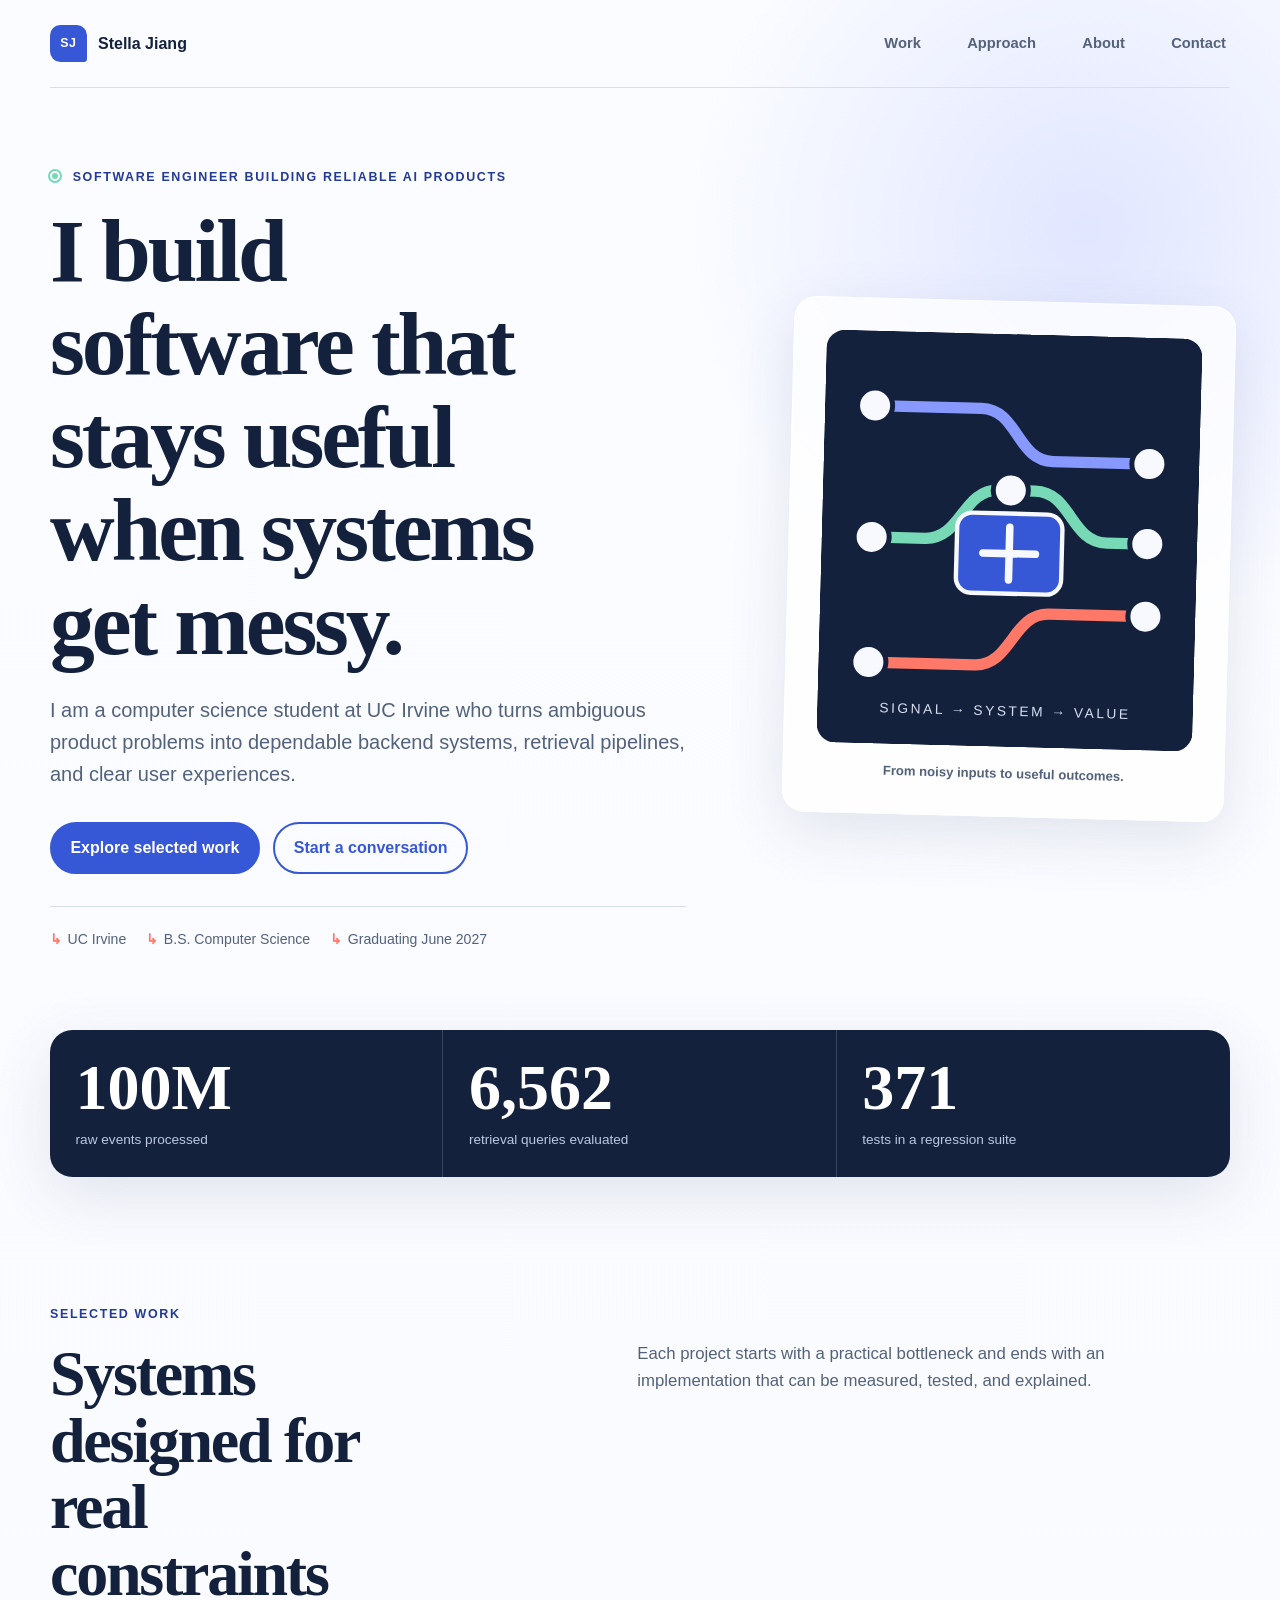
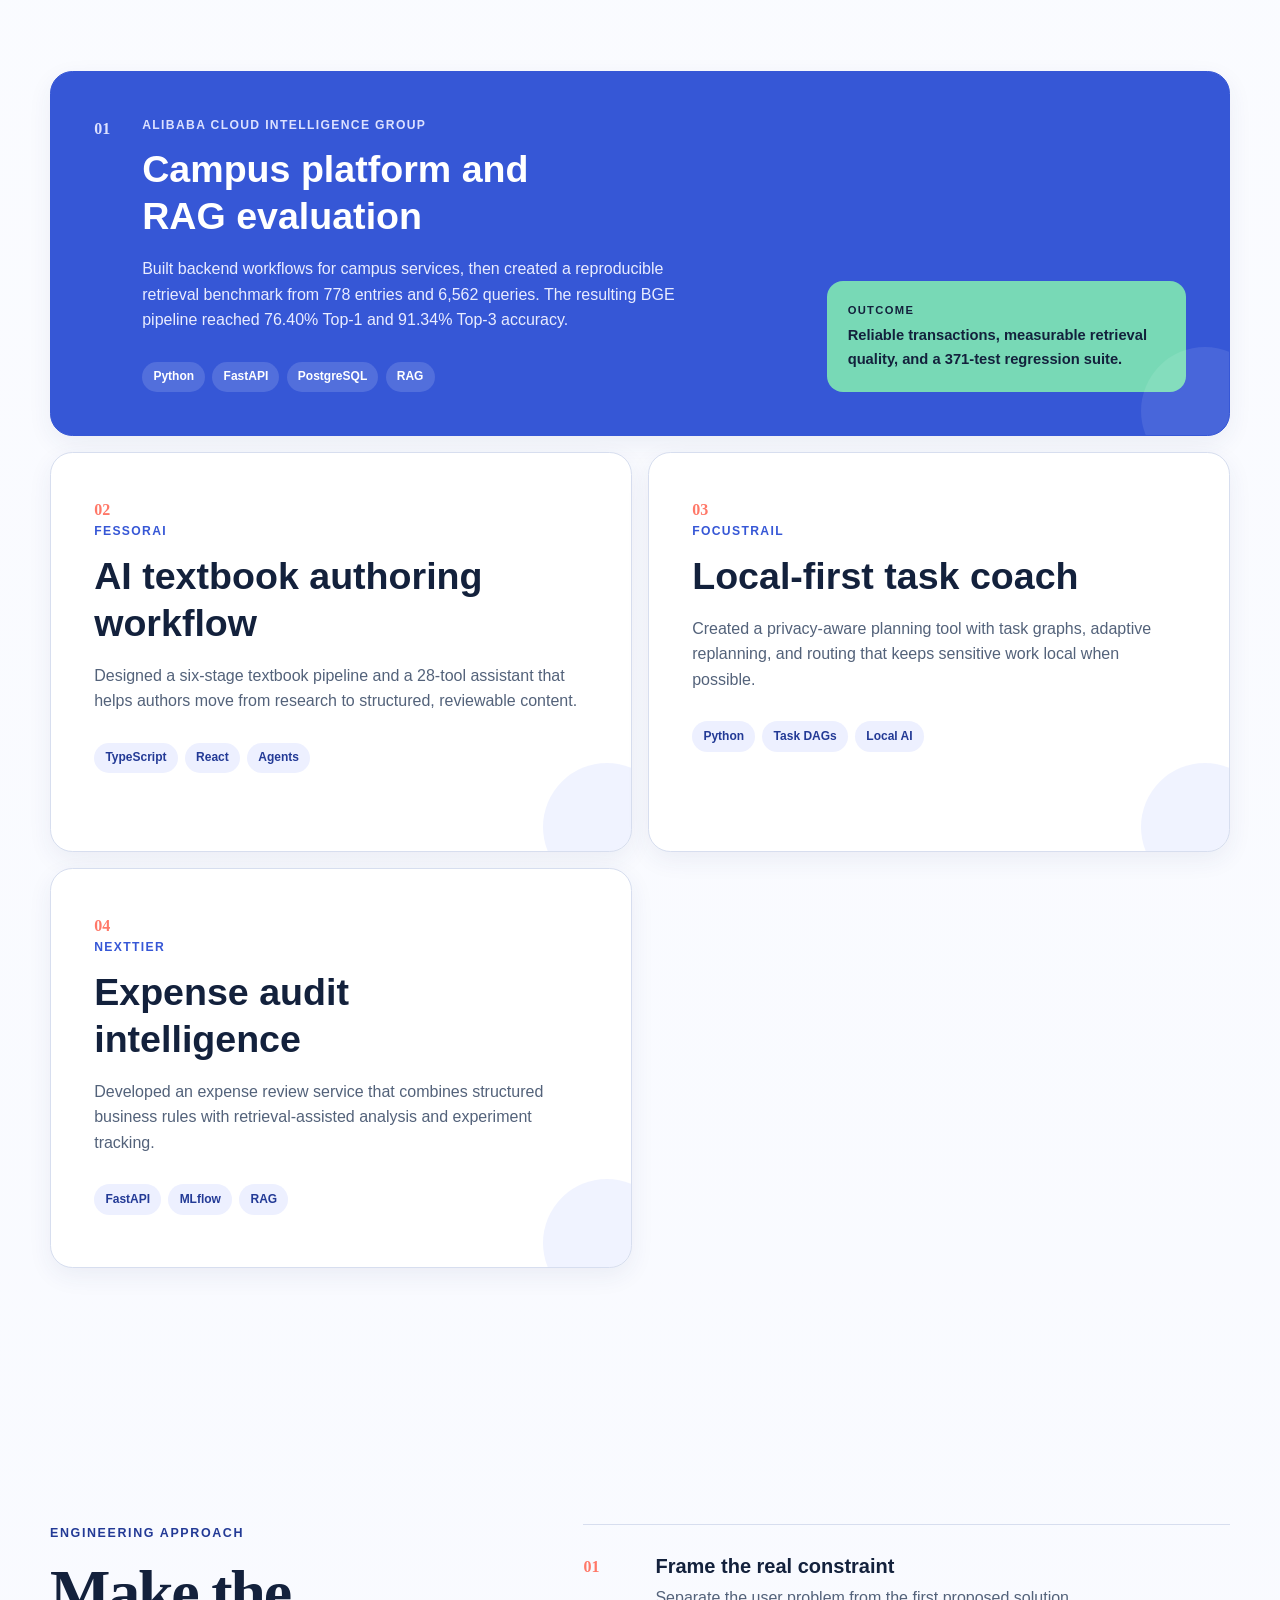
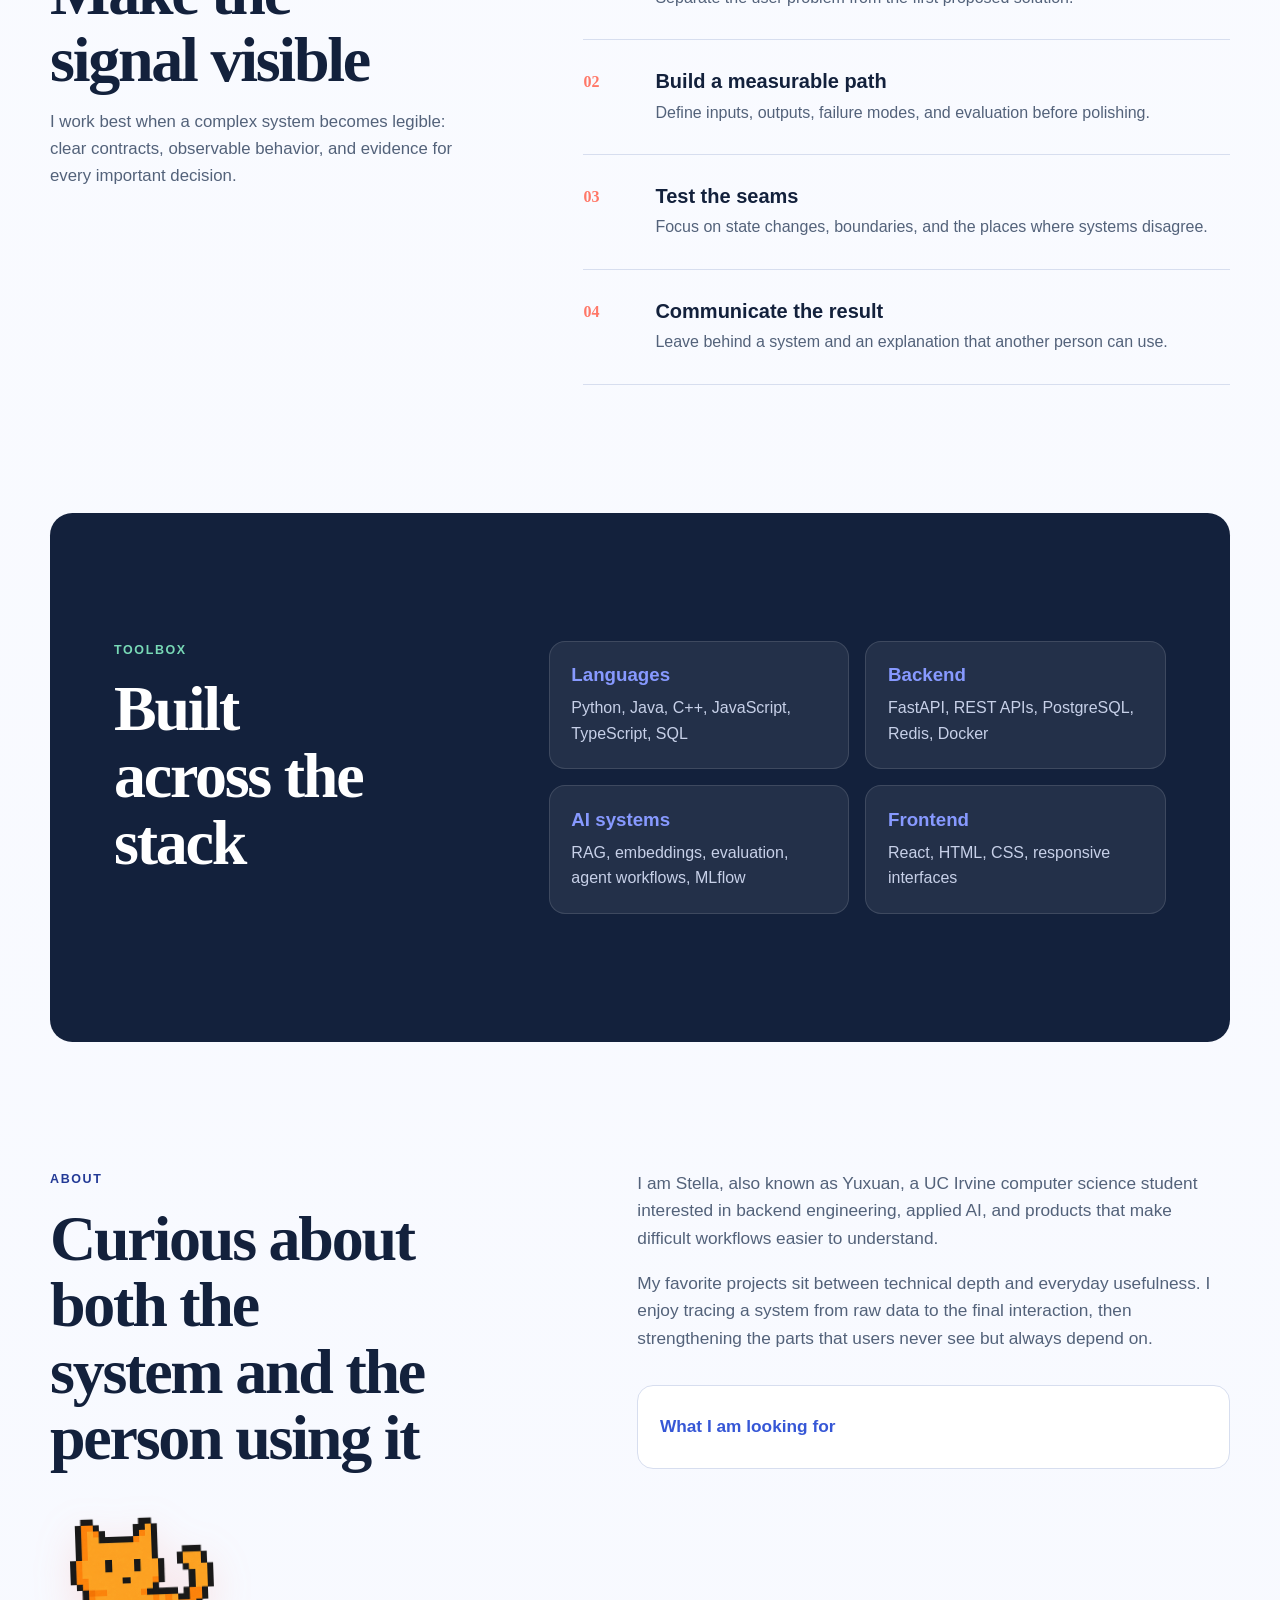
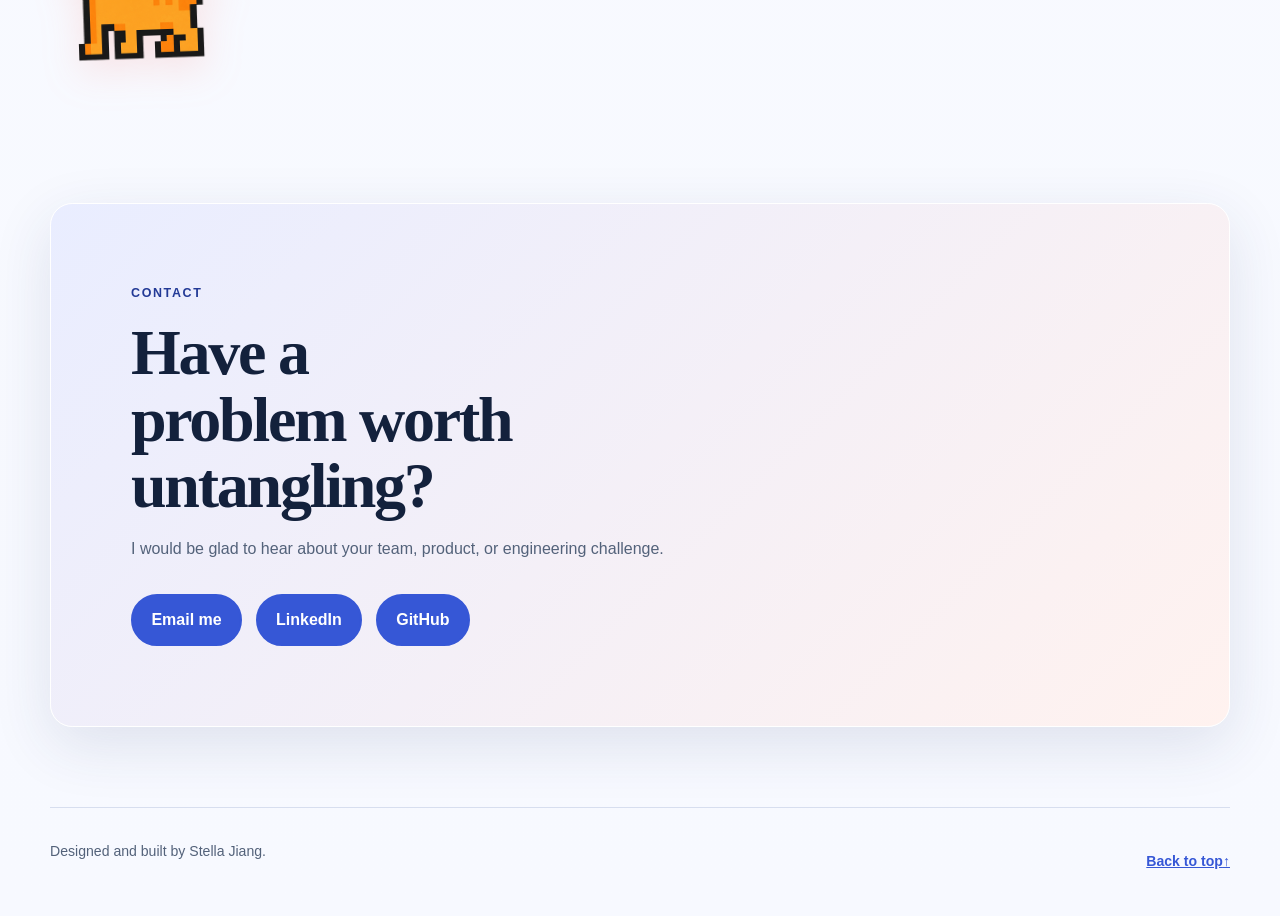
==== commit 638537eb: "Add pixel cat mascot to about section" ====
--- a/index.html
+++ b/index.html
@@ -142,6 +142,7 @@
       <div class="section-heading">
         <p class="eyebrow">About</p>
         <h2 id="about-title">Curious about both the system and the person using it</h2>
+        <img class="about-mascot" src="assets/stella-pixel-cat.png" alt="An orange pixel-art cat with a curled tail.">
       </div>
       <div class="about-copy">
         <p>I am Stella, also known as Yuxuan, a UC Irvine computer science student interested in backend engineering, applied AI, and products that make difficult workflows easier to understand.</p>
--- a/styles.css
+++ b/styles.css
@@ -412,6 +412,13 @@
 .about { display: grid; grid-template-columns: 0.9fr 1.1fr; gap: clamp(2rem, 8vw, 8rem); }
 .about .section-heading { display: block; margin: 0; }
 .about .section-heading h2 { max-width: 12ch; }
+.about-mascot {
+  width: clamp(8rem, 16vw, 11rem);
+  margin-top: 2rem;
+  image-rendering: pixelated;
+  filter: drop-shadow(0 0.8rem 1.2rem rgba(255, 120, 104, 0.18));
+  transform: rotate(-2deg);
+}
 .about-copy { max-width: 62ch; color: var(--muted); font-size: 1.08rem; }
 
 details { margin-top: 2rem; padding: 1.2rem 1.35rem; color: var(--ink); background: white; border: 1px solid var(--line); border-radius: 1rem; }
@@ -599,6 +606,7 @@
   .project-featured { gap: 1rem; }
   .project-result { grid-column: 1; }
   .project-card { min-height: auto; }
+  .about-mascot { width: 8rem; margin-top: 1.5rem; }
   .hero-actions .button,
   .contact-links a { width: 100%; }
   footer { gap: 1rem; align-items: flex-start; flex-direction: column; }
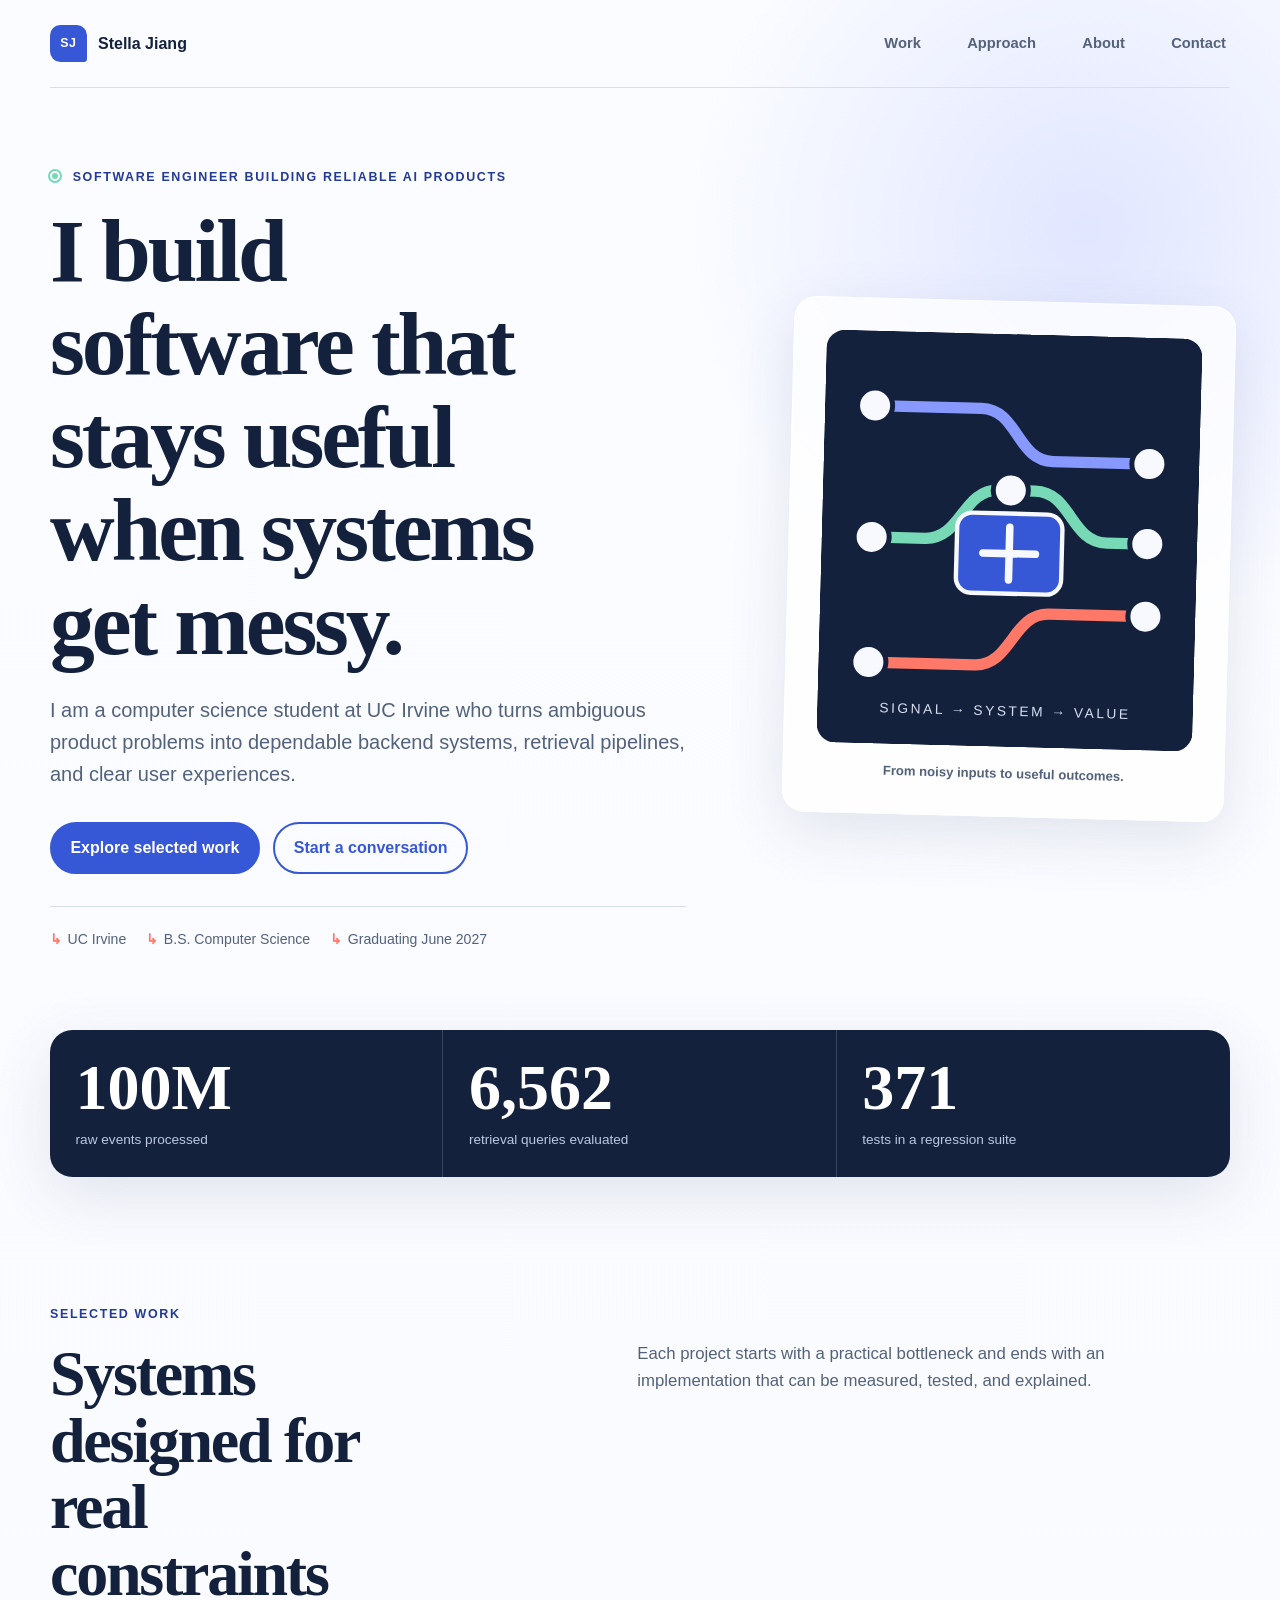
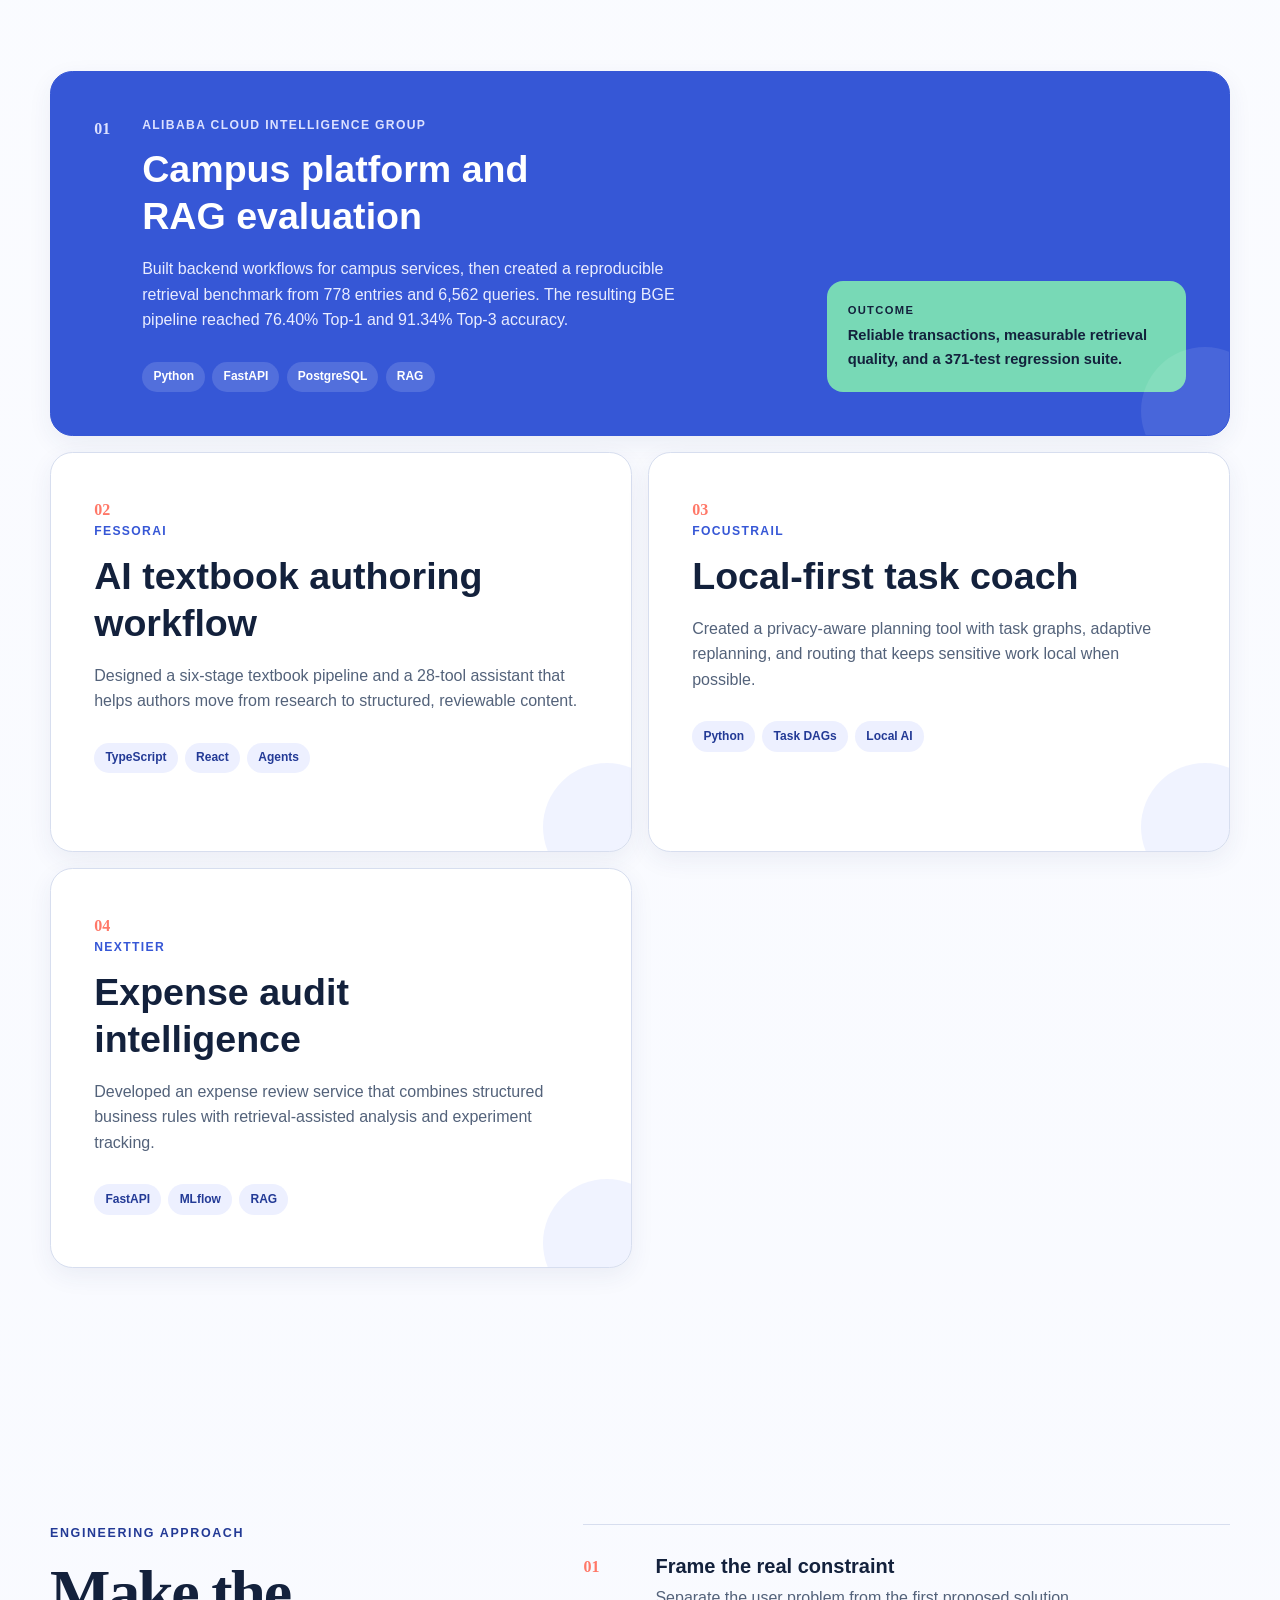
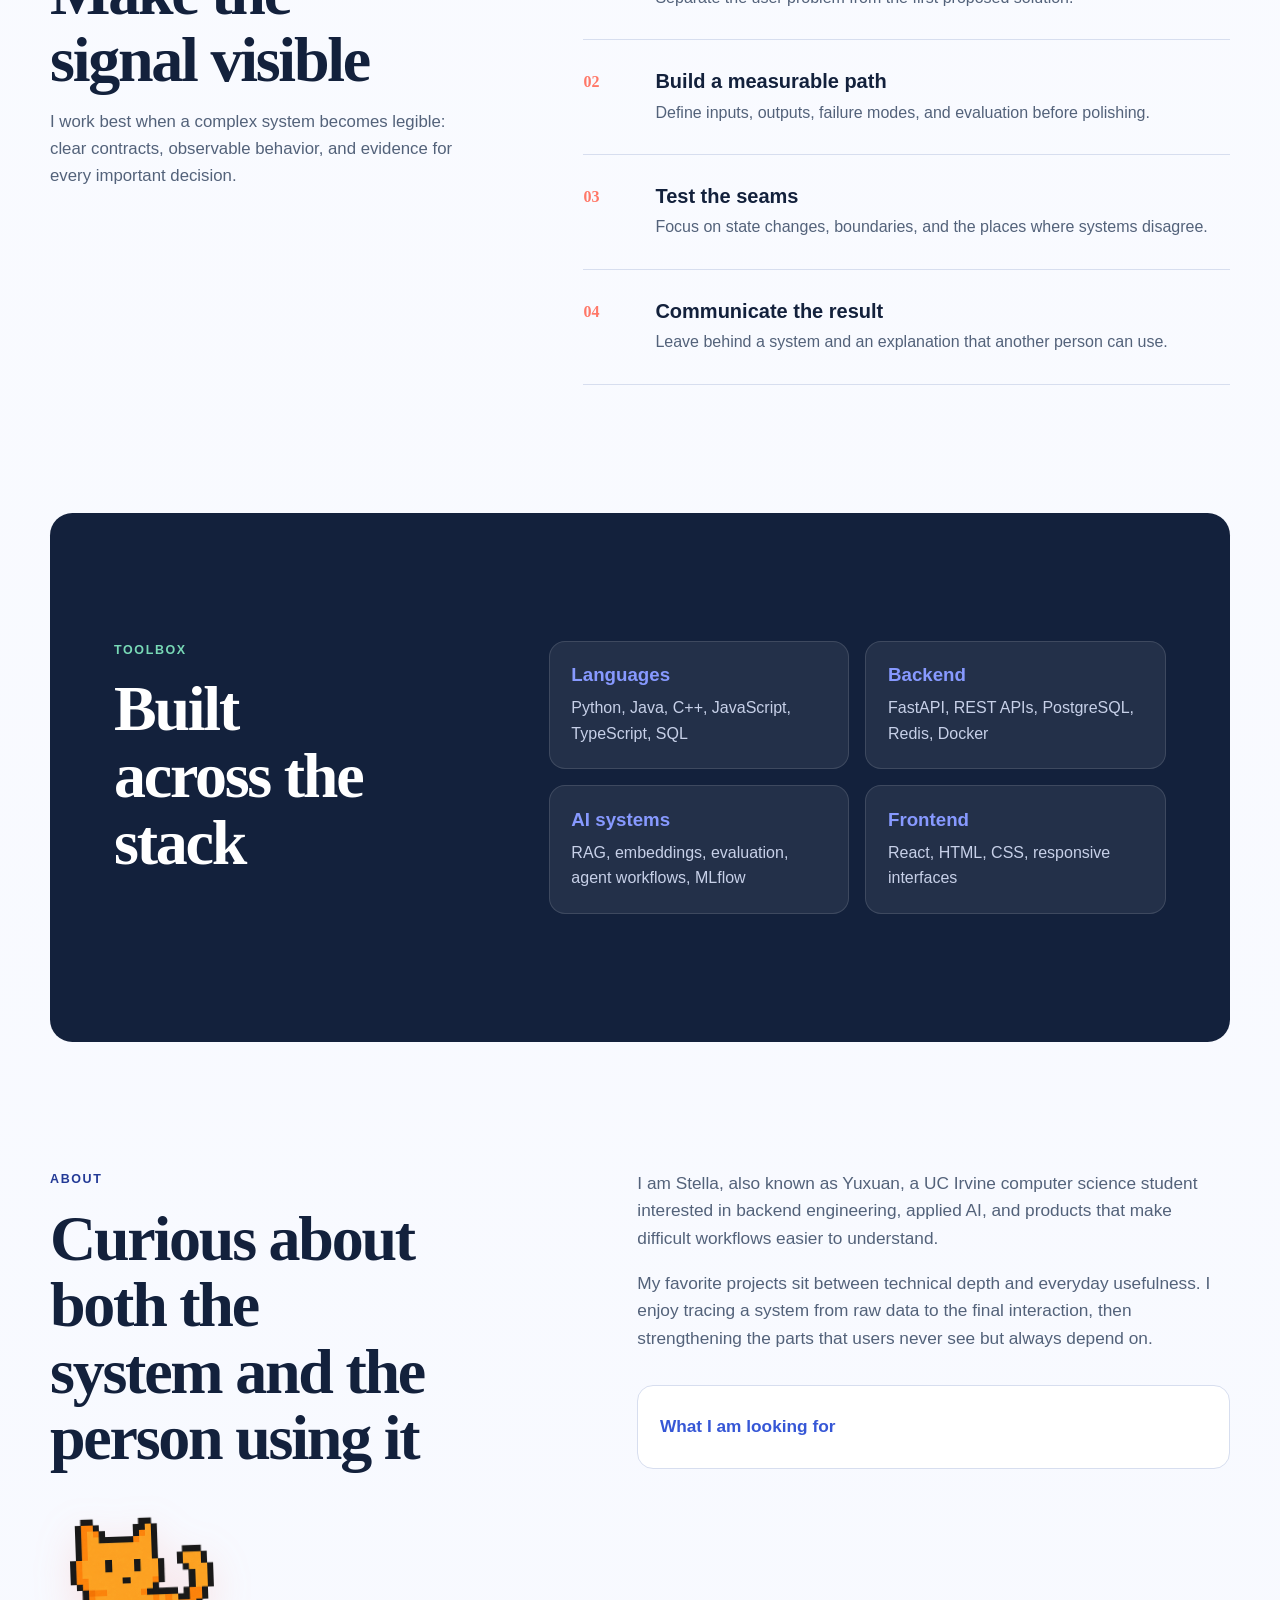
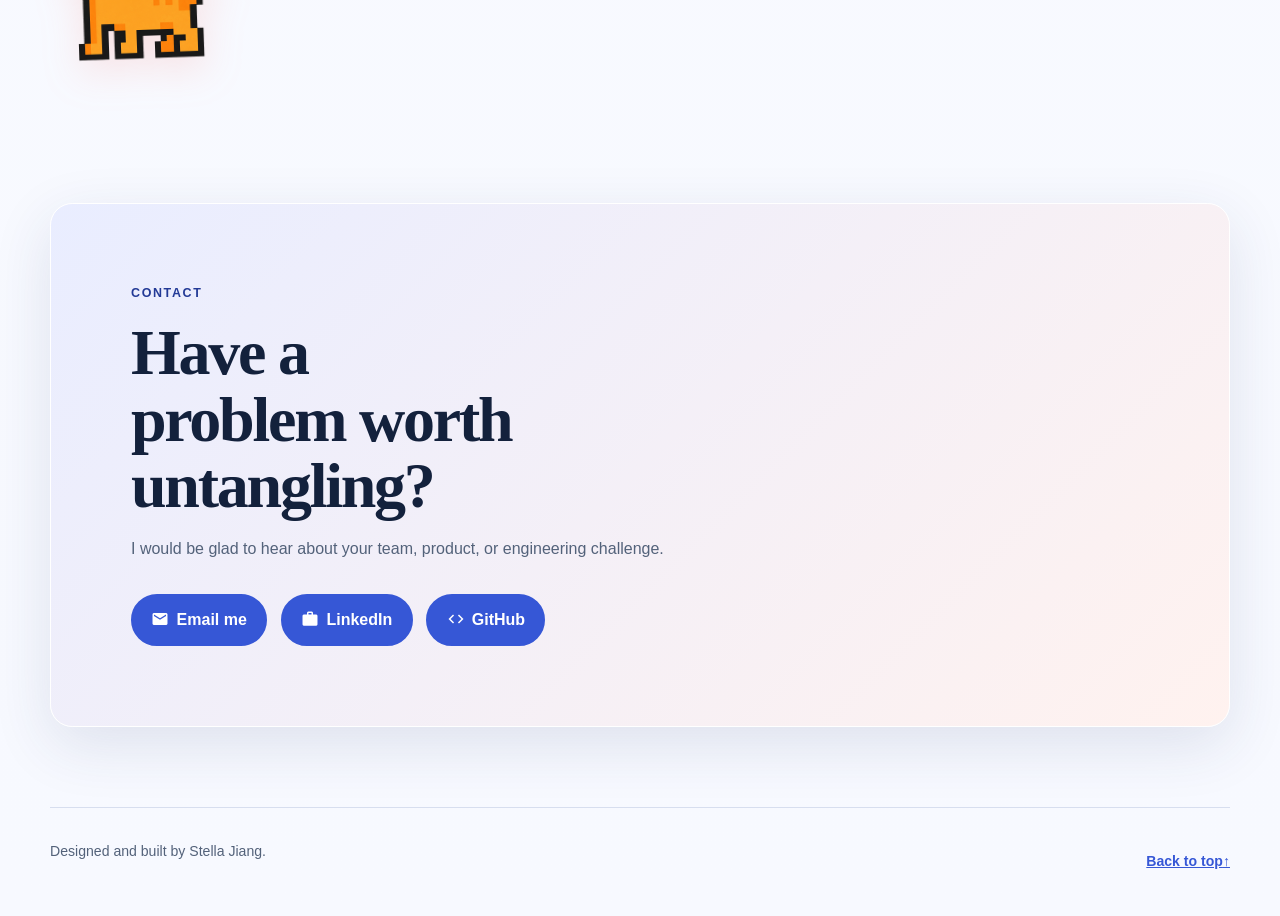
==== commit 69a05cf8: "Add accessible Material Icons" ====
--- a/index.html
+++ b/index.html
@@ -6,6 +6,7 @@
   <meta name="author" content="Stella (Yuxuan) Jiang">
   <meta name="description" content="Stella Jiang's software engineering portfolio, featuring reliable AI systems, backend platforms, and thoughtful product engineering.">
   <title>Stella Jiang | Software Engineer</title>
+  <link rel="stylesheet" href="https://fonts.googleapis.com/icon?family=Material+Icons">
   <link rel="stylesheet" href="styles.css">
 </head>
 <body>
@@ -160,9 +161,9 @@
       <h2 id="contact-title">Have a problem worth untangling?</h2>
       <p>I would be glad to hear about your team, product, or engineering challenge.</p>
       <div class="contact-links">
-        <a href="mailto:jyxsju@gmail.com">Email me</a>
-        <a href="https://www.linkedin.com/in/yuxuanstellajiang">LinkedIn</a>
-        <a href="https://github.com/lalalastella">GitHub</a>
+        <a href="mailto:jyxsju@gmail.com"><span class="material-icons" aria-hidden="true">mail</span>Email me</a>
+        <a href="https://www.linkedin.com/in/yuxuanstellajiang"><span class="material-icons" aria-hidden="true">work</span>LinkedIn</a>
+        <a href="https://github.com/lalalastella"><span class="material-icons" aria-hidden="true">code</span>GitHub</a>
       </div>
     </section>
   </main>
--- a/styles.css
+++ b/styles.css
@@ -188,6 +188,7 @@
 .contact-links a {
   display: inline-flex;
   min-height: 3rem;
+  gap: 0.45rem;
   padding: 0.7rem 1.15rem;
   align-items: center;
   justify-content: center;
@@ -195,6 +196,11 @@
   border-radius: 999px;
   font-weight: 800;
   text-decoration: none;
+}
+
+.material-icons {
+  font-size: 1.15em;
+  line-height: 1;
 }
 
 .button-primary { color: white; background: var(--blue); }
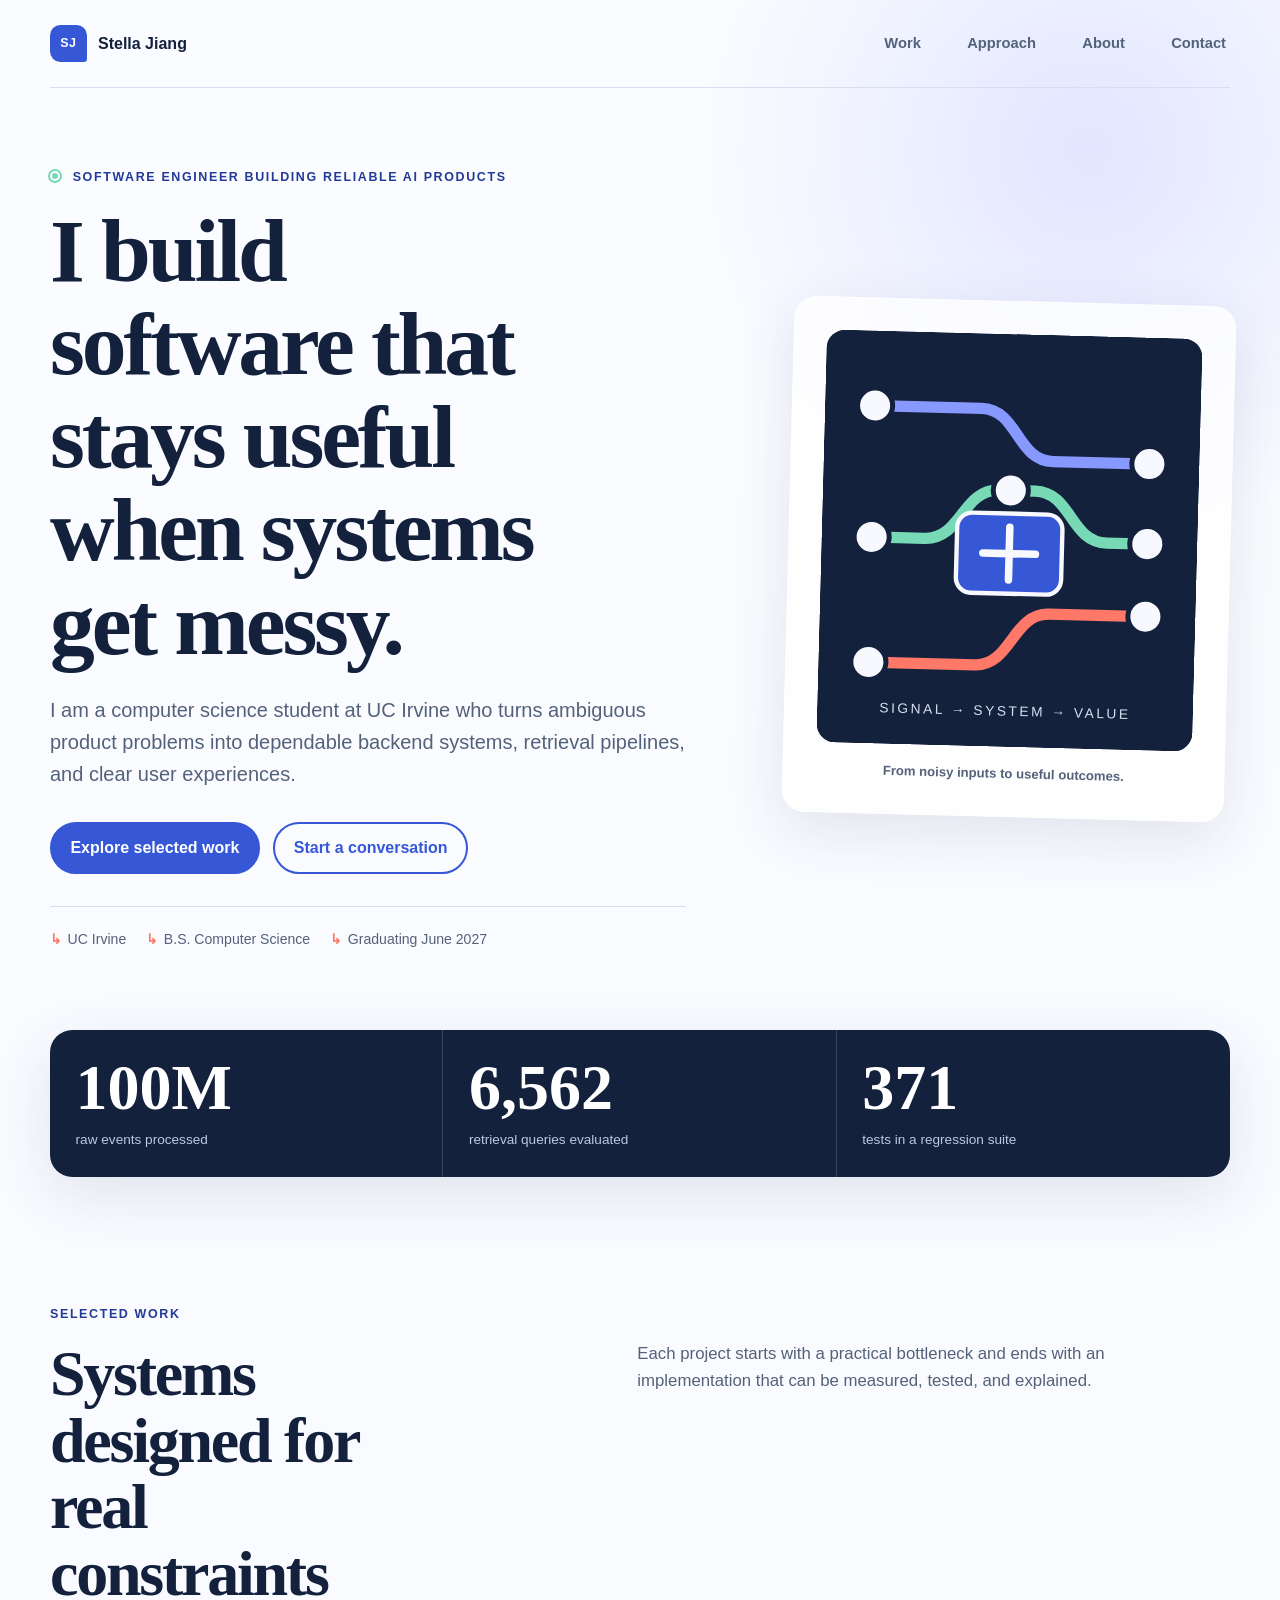
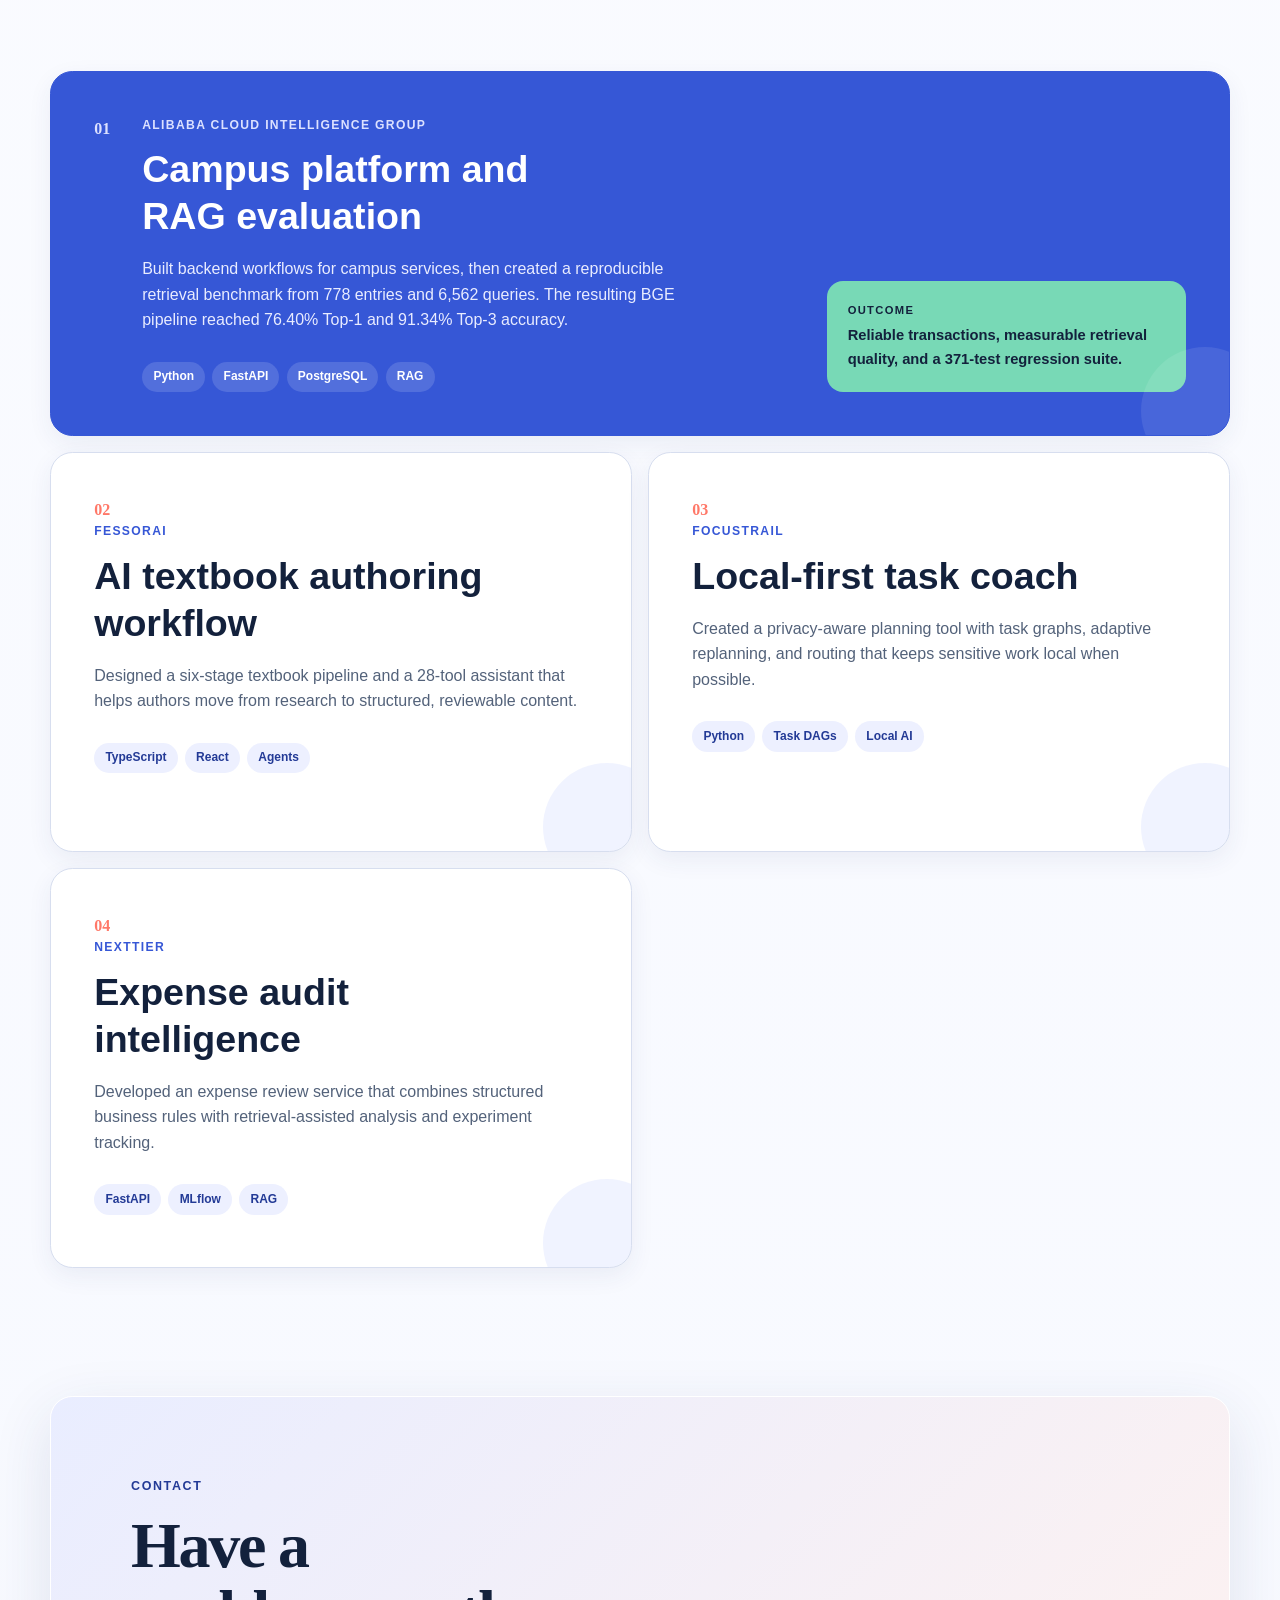
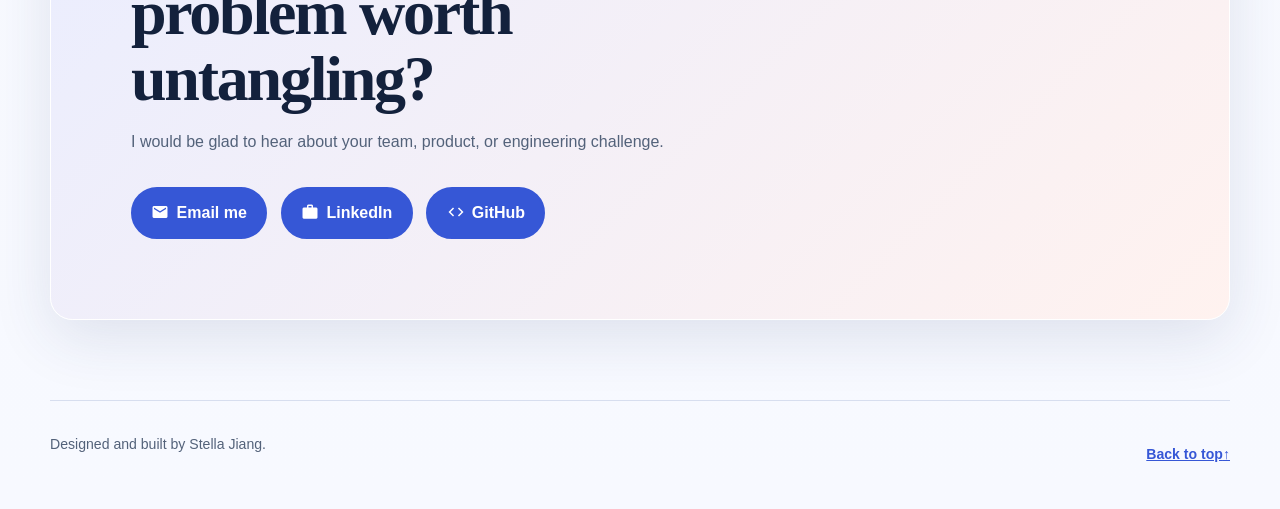
==== commit 174df435: "Add dedicated approach and about pages" ====
--- a/index.html
+++ b/index.html
@@ -14,15 +14,15 @@
 
   <!-- Shared navigation keeps the two-page portfolio easy to scan. -->
   <header class="site-header">
-    <a class="brand" href="#top" aria-label="Stella Jiang, home">
+    <a class="brand" href="index.html" aria-label="Stella Jiang, home" aria-current="page">
       <span class="brand-mark" aria-hidden="true">SJ</span>
       <span>Stella Jiang</span>
     </a>
     <nav aria-label="Primary navigation">
       <ul class="nav-list">
         <li><a href="projects.html">Work</a></li>
-        <li><a href="#approach">Approach</a></li>
-        <li><a href="#about">About</a></li>
+        <li><a href="approach.html">Approach</a></li>
+        <li><a href="about.html">About</a></li>
         <li><a href="#contact">Contact</a></li>
       </ul>
     </nav>
@@ -112,49 +112,6 @@
       </div>
     </section>
 
-    <section class="section approach" id="approach" aria-labelledby="approach-title">
-      <div class="section-heading">
-        <p class="eyebrow">Engineering approach</p>
-        <h2 id="approach-title">Make the signal visible</h2>
-        <p>I work best when a complex system becomes legible: clear contracts, observable behavior, and evidence for every important decision.</p>
-      </div>
-      <ol class="process-list">
-        <li><span>01</span><div><h3>Frame the real constraint</h3><p>Separate the user problem from the first proposed solution.</p></div></li>
-        <li><span>02</span><div><h3>Build a measurable path</h3><p>Define inputs, outputs, failure modes, and evaluation before polishing.</p></div></li>
-        <li><span>03</span><div><h3>Test the seams</h3><p>Focus on state changes, boundaries, and the places where systems disagree.</p></div></li>
-        <li><span>04</span><div><h3>Communicate the result</h3><p>Leave behind a system and an explanation that another person can use.</p></div></li>
-      </ol>
-    </section>
-
-    <section class="section toolbox" aria-labelledby="toolbox-title">
-      <div>
-        <p class="eyebrow">Toolbox</p>
-        <h2 id="toolbox-title">Built across the stack</h2>
-      </div>
-      <div class="skill-groups">
-        <article><h3>Languages</h3><p>Python, Java, C++, JavaScript, TypeScript, SQL</p></article>
-        <article><h3>Backend</h3><p>FastAPI, REST APIs, PostgreSQL, Redis, Docker</p></article>
-        <article><h3>AI systems</h3><p>RAG, embeddings, evaluation, agent workflows, MLflow</p></article>
-        <article><h3>Frontend</h3><p>React, HTML, CSS, responsive interfaces</p></article>
-      </div>
-    </section>
-
-    <section class="section about" id="about" aria-labelledby="about-title">
-      <div class="section-heading">
-        <p class="eyebrow">About</p>
-        <h2 id="about-title">Curious about both the system and the person using it</h2>
-        <img class="about-mascot" src="assets/stella-pixel-cat.png" alt="An orange pixel-art cat with a curled tail.">
-      </div>
-      <div class="about-copy">
-        <p>I am Stella, also known as Yuxuan, a UC Irvine computer science student interested in backend engineering, applied AI, and products that make difficult workflows easier to understand.</p>
-        <p>My favorite projects sit between technical depth and everyday usefulness. I enjoy tracing a system from raw data to the final interaction, then strengthening the parts that users never see but always depend on.</p>
-        <details>
-          <summary>What I am looking for</summary>
-          <p>I am seeking software engineering and applied AI opportunities where I can contribute to production systems, learn from rigorous teammates, and keep improving how intelligent products are evaluated.</p>
-        </details>
-      </div>
-    </section>
-
     <!-- Contact links provide direct next steps without requiring JavaScript. -->
     <section class="contact" id="contact" aria-labelledby="contact-title">
       <p class="eyebrow">Contact</p>
--- a/styles.css
+++ b/styles.css
@@ -574,6 +574,22 @@
 }
 
 .next-step h2 { max-width: 16ch; }
+
+.profile-note {
+  display: grid;
+  grid-template-columns: 0.7fr 1fr 1fr;
+  gap: clamp(1.5rem, 5vw, 4rem);
+  margin-block: 1rem 6rem;
+  padding: clamp(2rem, 6vw, 4rem);
+  color: white;
+  background: var(--ink);
+  border-radius: var(--radius);
+}
+
+.profile-note .eyebrow { color: var(--mint); }
+.profile-note h2,
+.profile-note p { margin-bottom: 0; }
+.profile-note p:last-child { color: #c7d0e8; }
 
 /* Tablet layout */
 @media (max-width: 820px) {
@@ -589,7 +605,8 @@
   .project-featured { grid-template-columns: auto 1fr; }
   .project-result { grid-column: 2; }
   .case-study header,
-  .case-study-grid { grid-template-columns: 1fr; }
+  .case-study-grid,
+  .profile-note { grid-template-columns: 1fr; }
   .case-study-grid section { padding: 1.35rem 0; }
   .case-study-grid section + section { padding-left: 0; border-top: 1px solid var(--line); border-left: 0; }
 }
@@ -602,7 +619,11 @@
   .site-header { display: block; }
   .nav-list { margin-top: 1rem; grid-template-columns: repeat(2, minmax(0, 1fr)); gap: 0.45rem 1rem; }
   .nav-list a { display: flex; padding-block: 0.55rem; font-size: 0.82rem; }
-  h1 { font-size: clamp(2.75rem, 14vw, 4rem); }
+  h1 {
+    max-width: 100%;
+    font-size: clamp(2.35rem, 10.5vw, 3.2rem);
+    overflow-wrap: break-word;
+  }
   .proof-strip { grid-template-columns: 1fr; }
   .proof-strip div { min-height: 7rem; border-right: 0; border-bottom: 1px solid rgba(255, 255, 255, 0.16); }
   .proof-strip div:last-child { border-bottom: 0; }
